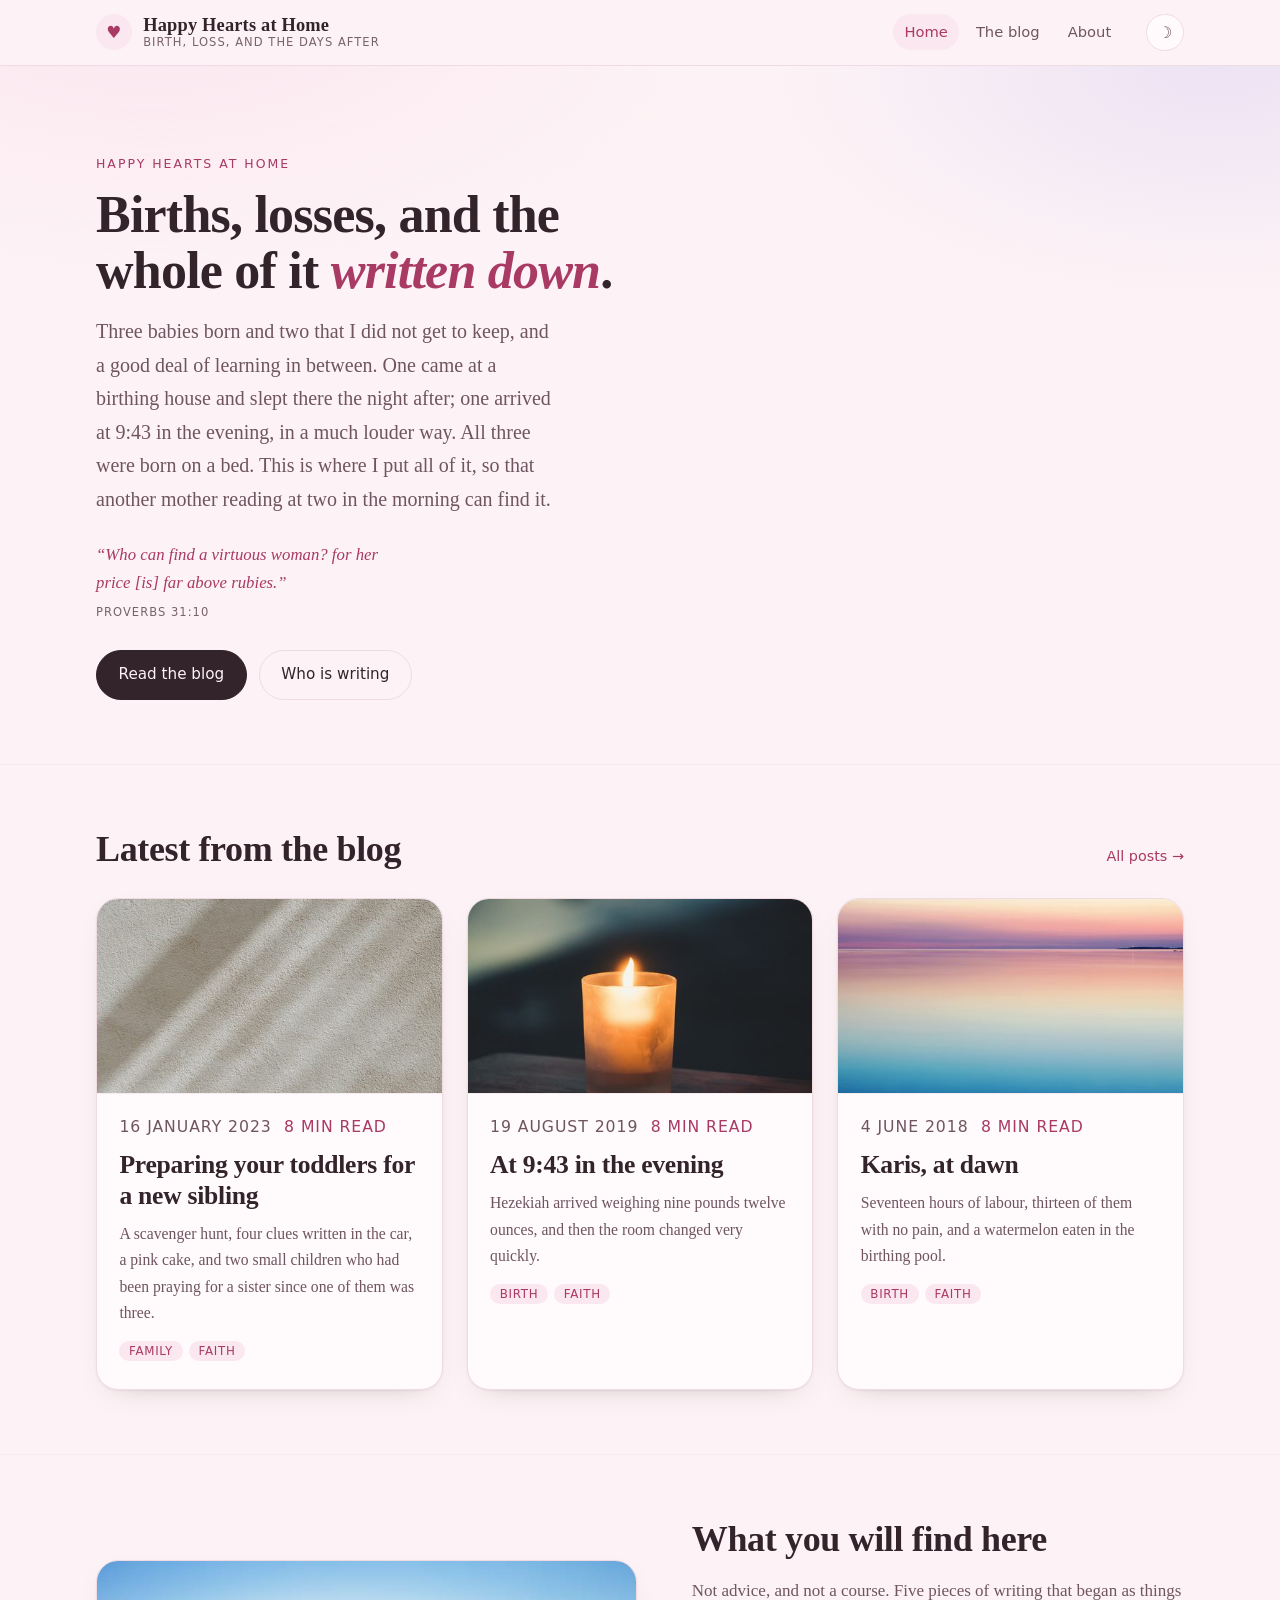
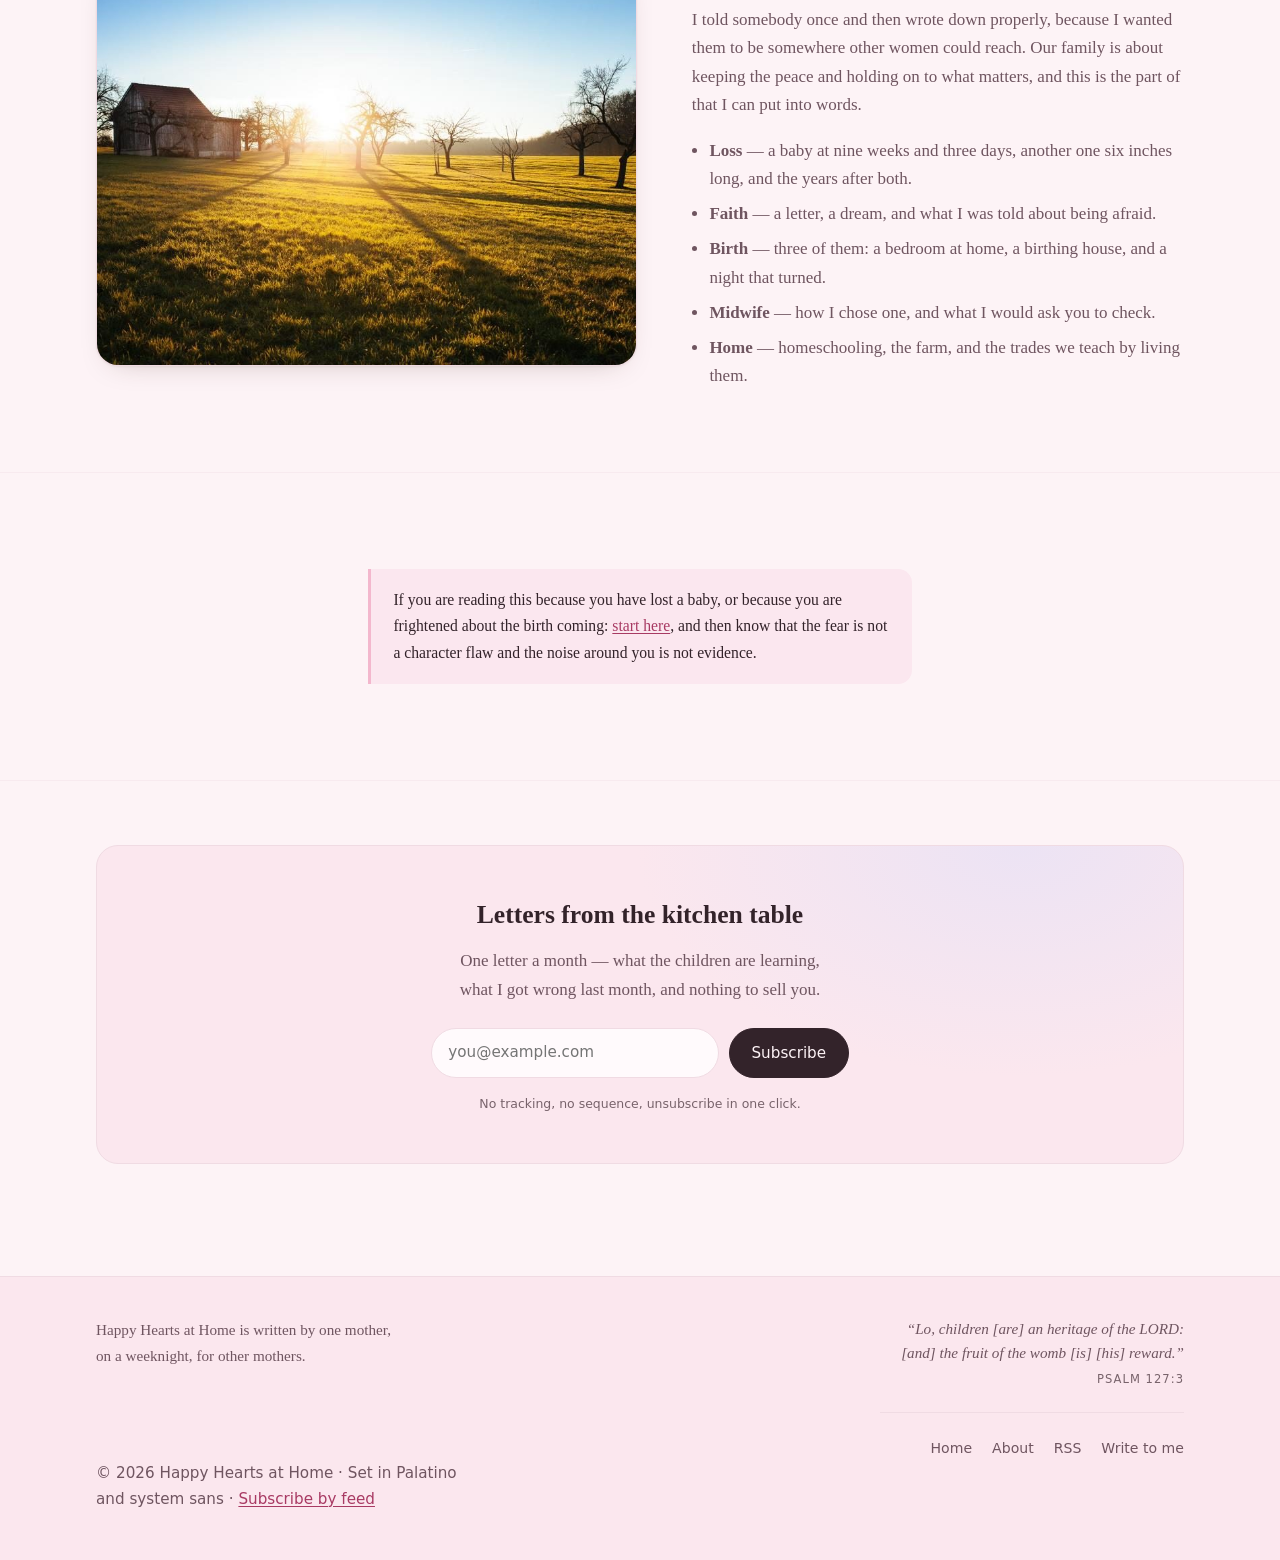
==== index.html @ be441d80 "Correct the front page: no water birth It said one child "came in the pool at a birthing house". She" ====
<!DOCTYPE html>
<html lang="en">
<head>
  <meta charset="utf-8">
  <meta name="viewport" content="width=device-width, initial-scale=1">
  <title>Happy Hearts at Home &mdash; birth, loss, and the days after</title>
  <meta name="description" content="Births, losses, and the days after: three babies born, two that I did not get to keep, and what a birth at home and a birth at a birthing house are really like. Written by one mother, from inside it.">
  <link rel="canonical" href="https://happyheartsathome.com/">
  <link rel="icon" href="favicon.svg" type="image/svg+xml">
  <link rel="alternate" type="application/rss+xml" title="Happy Hearts at Home" href="feed.xml">
  <meta property="og:site_name" content="Happy Hearts at Home">
  <meta property="og:type" content="website">
  <meta property="og:url" content="https://happyheartsathome.com/">
  <meta property="og:title" content="Happy Hearts at Home">
  <meta property="og:description" content="Birth, loss, and the days after — written by one mother.">
  <link rel="stylesheet" href="css/style.css">
  <script>
    (function () { try {
      var t = localStorage.getItem("hha-theme");
      if (t === "dark" || t === "light") document.documentElement.setAttribute("data-theme", t);
    } catch (e) {} })();
  </script>
  <script src="js/theme.js" defer></script>
</head>
<body>
  <a class="skip-link" href="#main">Skip to content</a>

  <header class="site-header">
    <div class="wrap header-inner">
      <a class="brand" href="index.html">
        <span class="brand-mark" aria-hidden="true">&#9829;</span>
        <span class="brand-text">
          <span class="brand-name">Happy Hearts at Home</span>
          <span class="brand-tagline">Birth, loss, and the days after</span>
        </span>
      </a>
      <nav class="site-nav" aria-label="Primary">
        <ul>
          <li><a href="index.html" aria-current="page">Home</a></li>
          <li><a href="blog.html">The blog</a></li>
          <li><a href="about.html">About</a></li>
        </ul>
      </nav>
      <button class="theme-toggle" type="button" data-theme-toggle aria-label="Switch to dark mode">&#9789;</button>
    </div>
  </header>

  <main id="main">

    <section class="hero">
      <div class="wrap">
        <p class="eyebrow">Happy Hearts at Home</p>
        <h1>Births, losses, and the whole of it <em>written down</em>.</h1>
        <p class="lead">
          Three babies born and two that I did not get to keep, and a good deal of learning in
          between. One came at a birthing house and slept there the night after; one arrived at
          9:43 in the evening, in a much louder way. All three were born on a bed. This is where
          I put all of it, so that another mother reading at two in the morning can find it.
        </p>
        <p class="scripture-line">
          &ldquo;Who can find a virtuous woman? for her price [is] far above rubies.&rdquo;
          <cite>Proverbs 31:10</cite>
        </p>
        <div class="hero-actions">
          <a class="btn" href="blog.html">Read the blog</a>
          <a class="btn ghost" href="about.html">Who is writing</a>
        </div>
      </div>
    </section>

    <section class="section">
      <div class="wrap">
        <div class="section-head">
          <h2>Latest from the blog</h2>
          <a class="more" href="blog.html">All posts &rarr;</a>
        </div>

        <div class="card-grid">

          <article class="post-card" data-tags="family faith">
            <figure class="card-art">
              <img src="images/sibling-card.jpg" srcset="images/sibling-card-600.jpg 480w, images/sibling-card.jpg 960w"
                   sizes="(max-width: 40rem) 92vw, 19rem" width="960" height="540"
                   alt="Light and shadow falling across a textured surface in warm neutral tones."
                   loading="lazy" decoding="async">
            </figure>
            <div class="card-body">
              <p class="meta"><time datetime="2023-01-16">16 January 2023</time> <span class="cat">8 min read</span></p>
              <h3><a href="posts/preparing-for-a-new-sibling.html">Preparing your toddlers for a new sibling</a></h3>
              <p>A scavenger hunt, four clues written in the car, a pink cake, and two small children who had been praying for a sister since one of them was three.</p>
              <ul class="tags">
                <li><a href="blog.html">Family</a></li>
                <li><a href="blog.html">Faith</a></li>
              </ul>
            </div>
          </article>

          <article class="post-card" data-tags="birth faith">
            <figure class="card-art">
              <img src="images/card-evening.jpg" srcset="images/card-evening-600.jpg 480w, images/card-evening.jpg 960w"
                   sizes="(max-width: 40rem) 92vw, 19rem" width="960" height="540"
                   alt="A single lit candle against a dark background." loading="lazy" decoding="async">
            </figure>
            <div class="card-body">
              <p class="meta"><time datetime="2019-08-19">19 August 2019</time> <span class="cat">8 min read</span></p>
              <h3><a href="posts/at-9-43-in-the-evening.html">At 9:43 in the evening</a></h3>
              <p>Hezekiah arrived weighing nine pounds twelve ounces, and then the room changed very quickly.</p>
              <ul class="tags">
                <li><a href="blog.html">Birth</a></li>
                <li><a href="blog.html">Faith</a></li>
              </ul>
            </div>
          </article>

          <article class="post-card" data-tags="birth faith">
            <figure class="card-art">
              <img src="images/card-water.jpg" srcset="images/card-water-600.jpg 480w, images/card-water.jpg 960w"
                   sizes="(max-width: 40rem) 92vw, 19rem" width="960" height="540"
                   alt="Flat sea under a sky banded pink and blue." loading="lazy" decoding="async">
            </figure>
            <div class="card-body">
              <p class="meta"><time datetime="2018-06-04">4 June 2018</time> <span class="cat">8 min read</span></p>
              <h3><a href="posts/karis-at-dawn.html">Karis, at dawn</a></h3>
              <p>Seventeen hours of labour, thirteen of them with no pain, and a watermelon eaten in the birthing pool.</p>
              <ul class="tags">
                <li><a href="blog.html">Birth</a></li>
                <li><a href="blog.html">Faith</a></li>
              </ul>
            </div>
          </article>

        </div>
      </div>
    </section>

    <section class="section">
      <div class="wrap feature">
        <figure class="feature-art">
          <img src="images/hero-farm-tall.jpg" srcset="images/hero-farm-tall.jpg 800w"
               width="800" height="600"
               alt="Low sun over a pasture at sunrise, with a red barn and bare trees on the horizon."
               decoding="async">
        </figure>
        <div>
          <h2>What you will find here</h2>
          <p>
            Not advice, and not a course. Five pieces of writing that began as things I told
            somebody once and then wrote down properly, because I wanted them to be somewhere
            other women could reach. Our family is about keeping the peace and holding on to
            what matters, and this is the part of that I can put into words.
          </p>
          <ul>
            <li><strong>Loss</strong> &mdash; a baby at nine weeks and three days, another one six inches long, and the years after both.</li>
            <li><strong>Faith</strong> &mdash; a letter, a dream, and what I was told about being afraid.</li>
            <li><strong>Birth</strong> &mdash; three of them: a bedroom at home, a birthing house, and a night that turned.</li>
            <li><strong>Midwife</strong> &mdash; how I chose one, and what I would ask you to check.</li>
            <li><strong>Home</strong> &mdash; homeschooling, the farm, and the trades we teach by living them.</li>
          </ul>
        </div>
      </div>
    </section>

    <section class="section">
      <div class="wrap prose">
        <div class="note">
          <p>
            If you are reading this because you have lost a baby, or because you are frightened
            about the birth coming: <a href="posts/nine-weeks-and-three-days.html">start here</a>,
            and then know that the fear is not a character flaw and the noise around you is not
            evidence.
          </p>
        </div>
      </div>
    </section>

    <section class="section">
      <div class="wrap">
        <div class="signup">
          <h2>Letters from the kitchen table</h2>
          <p>One letter a month &mdash; what the children are learning, what I got wrong last month, and nothing to sell you.</p>
          <form action="#" method="post">
            <label class="visually-hidden" for="email">Email address</label>
            <input id="email" name="email" type="email" autocomplete="email" placeholder="you@example.com" required>
            <button class="btn" type="submit">Subscribe</button>
          </form>
          <small>No tracking, no sequence, unsubscribe in one click.</small>
        </div>
      </div>
    </section>

  </main>

  <footer class="site-footer">
    <div class="wrap">
      <div class="footer-inner">
        <div class="footer-about">
          <p>Happy Hearts at Home is written by one mother, on a weeknight, for other mothers.</p>
        </div>
        <div class="footer-right">
          <p class="footer-verse">&ldquo;Lo, children [are] an heritage of the LORD: [and] the fruit of the womb [is] [his] reward.&rdquo;
            <cite>Psalm 127:3</cite></p>
          <nav class="footer-links" aria-label="Footer">
            <a href="index.html">Home</a>
            <a href="about.html">About</a>
            <a href="feed.xml">RSS</a>
            <a href="mailto:olivia@happyheartsathome.com">Write to me</a>
          </nav>
        </div>
      </div>

      <p class="colophon">&copy; 2026 Happy Hearts at Home &middot; Set in Palatino and system sans &middot; <a href="feed.xml">Subscribe by feed</a></p>
    </div>
  </footer>

</body>
</html>
---- css/style.css ----
/* Happy Hearts at Home — stylesheet
   Two themes, one set of tokens. Every colour in the site comes from here. */

:root {
  --paper:      #fdf3f6;
  --paper-2:    #fbe7ee;
  --card:       #fffafc;
  --ink:        #33232a;
  --ink-soft:   #6f5560;
  --ink-faint:  #78636b;
  --line:       #f0dbe3;
  --line-soft:  #f8eaef;
  --rose:       #f3b7cd;
  --rose-deep:  #a83a63;
  --rose-wash:  #fbe7ef;
  --lilac:      #ece3f4;
  --sage:       #6f8b74;
  --sage-wash:  #edf2ee;
  --gold:       #c2914a;

  --serif: "Iowan Old Style", "Palatino Linotype", Palatino, Georgia, "Times New Roman", serif;
  --sans: ui-sans-serif, system-ui, -apple-system, "Segoe UI", Roboto, "Helvetica Neue", Arial, sans-serif;

  --step-0: clamp(1rem, 0.97rem + 0.15vw, 1.0625rem);
  --step-1: clamp(1.125rem, 1.06rem + 0.33vw, 1.25rem);
  --step-2: clamp(1.3rem, 1.18rem + 0.6vw, 1.6rem);
  --step-3: clamp(1.6rem, 1.37rem + 1.15vw, 2.25rem);
  --step-4: clamp(2.05rem, 1.6rem + 2.25vw, 3.25rem);

  --wrap: 68rem;
  --measure: 34rem;
  --radius: 14px;
  --radius-lg: 22px;
  --shadow: 0 1px 2px rgba(64, 40, 25, 0.05), 0 10px 30px -18px rgba(64, 40, 25, 0.35);
  --ease: cubic-bezier(0.2, 0.7, 0.3, 1);
}

[data-theme="dark"] {
  --paper:      #1d161a;
  --paper-2:    #241b20;
  --card:       #221a1f;
  --ink:        #f7eef2;
  --ink-soft:   #d3bcc4;
  --ink-faint:  #b59da6;
  --line:       #40303a;
  --line-soft:  #332630;
  --rose:       #f0a9c4;
  --rose-deep:  #f7bfd3;
  --rose-wash:  #2f2129;
  --lilac:      #2a2130;
  --sage:       #a9c0ad;
  --sage-wash:  #212723;
  --gold:       #e0b678;
  --shadow: 0 1px 2px rgba(0, 0, 0, 0.3), 0 12px 32px -20px rgba(0, 0, 0, 0.8);
}

*,
*::before,
*::after { box-sizing: border-box; }

html { -webkit-text-size-adjust: 100%; }

body {
  margin: 0;
  background: var(--paper);
  color: var(--ink);
  font-family: var(--serif);
  font-size: var(--step-0);
  line-height: 1.68;
  text-rendering: optimizeLegibility;
  -webkit-font-smoothing: antialiased;
}

img, svg { max-width: 100%; }
img { height: auto; display: block; }

a { color: var(--rose-deep); text-decoration-thickness: 1px; text-underline-offset: 2px; }
a:hover { color: var(--rose-deep); text-decoration-thickness: 2px; }

:focus-visible {
  outline: 2px solid var(--rose);
  outline-offset: 3px;
  border-radius: 3px;
}

.visually-hidden {
  position: absolute;
  width: 1px;
  height: 1px;
  margin: -1px;
  padding: 0;
  overflow: hidden;
  clip-path: inset(50%);
  white-space: nowrap;
  border: 0;
}

.wrap { width: min(100% - 2.5rem, var(--wrap)); margin-inline: auto; }
.prose { max-width: var(--measure); margin-inline: auto; }

.skip-link {
  position: absolute;
  left: -9999px;
  top: 0;
  background: var(--ink);
  color: var(--paper);
  padding: 0.7rem 1.1rem;
  z-index: 50;
}
.skip-link:focus { left: 1rem; top: 1rem; }

/* ---------- dark-mode artwork tint ---------- */

/* The card, feature and post art are painted in light, paper-toned gradients. Left alone
   they glow against the dark theme, so they are knocked back rather than repainted. */
[data-theme="dark"] .card-art svg,
[data-theme="dark"] .post-art svg { filter: brightness(0.78) saturate(0.8) contrast(0.95); }
/* Photographs are left alone on purpose — they are already balanced for both themes, and
   the tint that flattens the flat vector art turns a real photo muddy. */

/* ---------- header ---------- */

.site-header {
  border-bottom: 1px solid var(--line);
  background: color-mix(in srgb, var(--paper) 88%, transparent);
  backdrop-filter: saturate(1.4) blur(8px);
  position: sticky;
  top: 0;
  z-index: 20;
}

.header-inner {
  display: flex;
  align-items: center;
  gap: 1rem 1.5rem;
  flex-wrap: wrap;
  padding-block: 0.85rem;
}

.brand {
  display: inline-flex;
  align-items: center;
  gap: 0.7rem;
  text-decoration: none;
  color: inherit;
  margin-right: auto;
}

.brand-mark {
  display: grid;
  place-items: center;
  width: 2.25rem;
  height: 2.25rem;
  border-radius: 50%;
  background: var(--rose-wash);
  color: var(--rose-deep);
  font-family: var(--sans);
  font-size: 1.05rem;
  flex: none;
}

.brand-text { display: flex; flex-direction: column; line-height: 1.15; }
.brand-name { font-size: 1.15rem; font-weight: 600; letter-spacing: 0.01em; }
.brand-tagline {
  font-family: var(--sans);
  font-size: 0.72rem;
  letter-spacing: 0.09em;
  text-transform: uppercase;
  color: var(--ink-faint);
}

.site-nav ul {
  display: flex;
  gap: 0.35rem;
  list-style: none;
  margin: 0;
  padding: 0;
  flex-wrap: wrap;
}

.site-nav a {
  display: block;
  padding: 0.35rem 0.7rem;
  border-radius: 999px;
  font-family: var(--sans);
  font-size: 0.92rem;
  color: var(--ink-soft);
  text-decoration: none;
}
.site-nav a:hover { background: var(--paper-2); color: var(--ink); }
.site-nav a[aria-current="page"] { color: var(--rose-deep); background: var(--rose-wash); }

.theme-toggle {
  flex: none;
  width: 2.35rem;
  height: 2.35rem;
  display: grid;
  place-items: center;
  border: 1px solid var(--line);
  border-radius: 50%;
  background: var(--card);
  color: var(--ink-soft);
  cursor: pointer;
  font-size: 1rem;
  transition: color 0.2s var(--ease), border-color 0.2s var(--ease);
}
.theme-toggle:hover { color: var(--rose-deep); border-color: var(--rose); }

/* ---------- hero ---------- */

.hero {
  padding-block: clamp(3rem, 2rem + 5vw, 5.5rem) clamp(2.5rem, 2rem + 3vw, 4rem);
  background:
    radial-gradient(60rem 30rem at 12% -10%, var(--rose-wash), transparent 60%),
    radial-gradient(50rem 26rem at 95% 0%, var(--lilac), transparent 55%);
  border-bottom: 1px solid var(--line-soft);
}

.hero .eyebrow,
.page-head .eyebrow {
  font-family: var(--sans);
  font-size: 0.78rem;
  letter-spacing: 0.16em;
  text-transform: uppercase;
  color: var(--rose-deep);
  margin: 0 0 0.75rem;
}

.hero h1,
.page-head h1 {
  font-size: var(--step-4);
  line-height: 1.08;
  letter-spacing: -0.015em;
  margin: 0 0 1rem;
  max-width: 22ch;
}
.hero h1 em { font-style: italic; color: var(--rose-deep); }

.hero .lead,
.page-head .lead {
  font-size: var(--step-1);
  color: var(--ink-soft);
  max-width: 46ch;
  margin: 0;
}

.scripture-line {
  font-family: var(--serif);
  font-style: italic;
  color: var(--rose-deep);
  margin: 1.5rem 0 0;
  max-width: 34ch;
  font-size: 1.05rem;
}
.scripture-line cite {
  display: block;
  margin-top: 0.35rem;
  font-family: var(--sans);
  font-size: 0.72rem;
  font-style: normal;
  letter-spacing: 0.09em;
  text-transform: uppercase;
  color: var(--ink-faint);
}

.hero-actions {
  display: flex;
  gap: 0.75rem;
  flex-wrap: wrap;
  margin-top: 1.75rem;
}

.page-head {
  padding-block: clamp(2.5rem, 2rem + 3vw, 4rem) clamp(1.5rem, 1rem + 2vw, 2.5rem);
}

.btn {
  display: inline-block;
  padding: 0.7rem 1.35rem;
  border-radius: 999px;
  border: 1px solid var(--ink);
  background: var(--ink);
  color: var(--paper);
  font-family: var(--sans);
  font-size: 0.95rem;
  text-decoration: none;
  transition: transform 0.18s var(--ease), background 0.18s var(--ease), color 0.18s var(--ease);
}
.btn:hover { transform: translateY(-1px); color: var(--paper); background: var(--rose-deep); border-color: var(--rose-deep); }
.btn.ghost { background: transparent; color: var(--ink); border-color: var(--line); }
.btn.ghost:hover { background: var(--paper-2); color: var(--ink); border-color: var(--rose); }

/* ---------- sections ---------- */

.section { padding-block: clamp(2.5rem, 2rem + 3vw, 4rem); }
.section + .section { border-top: 1px solid var(--line-soft); }

.section-head {
  display: flex;
  align-items: baseline;
  justify-content: space-between;
  gap: 1rem;
  flex-wrap: wrap;
  margin-bottom: 1.75rem;
}
.section-head h2 { font-size: var(--step-3); line-height: 1.15; margin: 0; letter-spacing: -0.01em; }
.section-head .more { font-family: var(--sans); font-size: 0.9rem; text-decoration: none; }

/* ---------- cards ---------- */

.card-grid {
  display: grid;
  gap: 1.5rem;
  grid-template-columns: repeat(auto-fit, minmax(min(100%, 19rem), 1fr));
}

.post-card {
  display: flex;
  flex-direction: column;
  background: var(--card);
  border: 1px solid var(--line);
  border-radius: var(--radius-lg);
  overflow: hidden;
  box-shadow: var(--shadow);
  transition: transform 0.22s var(--ease), border-color 0.22s var(--ease);
}
.post-card:hover { transform: translateY(-3px); border-color: var(--rose); }

.card-art {
  margin: 0;
  aspect-ratio: 16 / 9;
  background: var(--paper-2);
  border-bottom: 1px solid var(--line-soft);
}
.card-art svg { width: 100%; height: 100%; display: block; }
/* Cards hold photographs now, cropped to 16:9 on disk, so the aspect ratio on the
   container and the height:auto below agree. */
.card-art img { width: 100%; height: auto; display: block; }

.card-body { padding: 1.25rem 1.4rem 1.5rem; display: flex; flex-direction: column; gap: 0.6rem; flex: 1; }
.card-body h3 { font-size: var(--step-2); line-height: 1.2; margin: 0; letter-spacing: -0.01em; }
.card-body h3 a { color: inherit; text-decoration: none; }
.card-body h3 a:hover { color: var(--rose-deep); }
.card-body p { margin: 0; color: var(--ink-soft); font-size: 0.98rem; }
.card-body .more-link { margin-top: auto; padding-top: 0.35rem; font-family: var(--sans); font-size: 0.9rem; }

/* One line where it fits, wrapping at a space where it does not — hence no flex here:
   as flex items the date and the category became separate unbreakable boxes and wrapped
   into an ugly two-line stack. */
.meta {
  font-family: var(--sans);
  font-size: 0.72rem;
  letter-spacing: 0.06em;
  text-transform: uppercase;
  color: var(--ink-faint);
  margin: 0;
}
.meta time { color: inherit; white-space: nowrap; }
.meta .cat { color: var(--rose-deep); margin-left: 0.4rem; }

.tags { display: flex; flex-wrap: wrap; gap: 0.4rem; list-style: none; margin: 0; padding: 0; }
.tags a {
  font-family: var(--sans);
  font-size: 0.74rem;
  letter-spacing: 0.06em;
  text-transform: uppercase;
  color: var(--rose-deep);
  background: var(--rose-wash);
  border-radius: 999px;
  padding: 0.2rem 0.6rem;
  text-decoration: none;
}
.tags a:hover { color: var(--paper); background: var(--rose-deep); }

/* ---------- feature strip ---------- */

.feature {
  display: grid;
  gap: clamp(1.5rem, 1rem + 3vw, 3.5rem);
  grid-template-columns: 1fr;
  align-items: center;
}
@media (min-width: 52rem) { .feature { grid-template-columns: 1.1fr 1fr; } }

.feature-art {
  margin: 0;
  border-radius: var(--radius-lg);
  overflow: hidden;
  border: 1px solid var(--line);
  box-shadow: var(--shadow);
  aspect-ratio: 4 / 3;
  background: var(--paper-2);
}
.feature-art svg { width: 100%; height: 100%; display: block; }
.feature-art img { width: 100%; height: auto; display: block; }

.feature h2 { font-size: var(--step-3); line-height: 1.15; margin: 0 0 0.9rem; letter-spacing: -0.01em; }
.feature p { color: var(--ink-soft); }
.feature ul { color: var(--ink-soft); padding-left: 1.1rem; }
.feature li { margin-bottom: 0.4rem; }

/* ---------- note / aside ---------- */

.note {
  background: var(--rose-wash);
  border-left: 3px solid var(--rose);
  border-radius: 0 var(--radius) var(--radius) 0;
  padding: 1.15rem 1.4rem;
  margin: 2rem 0;
  font-size: 0.98rem;
}
.note p { margin: 0; }
.note p + p { margin-top: 0.6rem; }

/* ---------- safety note (editorial, not the author's voice) ---------- */

/* Sage rather than rose on purpose: this is the site's own voice, not hers, so it must not
   read as part of the testimony. */
.safety {
  background: var(--sage-wash);
  border: 1px solid color-mix(in srgb, var(--sage) 40%, transparent);
  border-left: 3px solid var(--sage);
  border-radius: 0 var(--radius) var(--radius) 0;
  padding: 1.15rem 1.4rem;
  margin: 2rem 0;
  font-family: var(--sans);
  font-size: 0.9rem;
  line-height: 1.6;
  color: var(--ink-soft);
}
.safety p { margin: 0; }
.safety strong { color: var(--ink); }

/* ---------- post ---------- */

.post { padding-block: clamp(2rem, 1.5rem + 3vw, 3.5rem); }

.post-head { margin-bottom: 2.5rem; }
.post-head h1 {
  font-size: var(--step-3);
  line-height: 1.12;
  letter-spacing: -0.015em;
  margin: 0.6rem 0 1rem;
  max-width: 26ch;
}
.post-head .standfirst {
  font-size: var(--step-1);
  color: var(--ink-soft);
  margin: 0;
  max-width: 42ch;
}

.post-art {
  margin: 0 0 2.5rem;
  border-radius: var(--radius-lg);
  overflow: hidden;
  border: 1px solid var(--line);
  margin-bottom: 2.5rem;
  aspect-ratio: 21 / 9;
  background: var(--paper-2);
}
/* Belt and braces: a <figure> defaults to `margin: 1em 40px` in every browser, and the
   artwork containers were <div> until they started holding photographs. */
.post-art svg { width: 100%; height: 100%; display: block; }
/* The photographs are cropped to the same ratio on disk, so no object-fit is needed and
   the `height: auto` below is load-bearing: without it the width/height attributes win
   over the container ratio and the banner letterboxes. */
.post-art img { width: 100%; height: auto; display: block; }
.about-photo {
  margin: 0 0 1.5rem;
  border-radius: var(--radius-lg);
  overflow: hidden;
  border: 1px solid var(--line);
  box-shadow: var(--shadow);
}
.about-photo img { width: 100%; height: auto; display: block; }

.prose > * + * { margin-top: 1.15rem; }
.prose h2 {
  font-size: var(--step-2);
  line-height: 1.2;
  margin-top: 2.6rem;
  margin-bottom: -0.35rem;
  letter-spacing: -0.01em;
}
.prose h3 { font-size: var(--step-1); margin-top: 2rem; margin-bottom: -0.5rem; }
.prose ul, .prose ol { padding-left: 1.35rem; }
.prose li + li { margin-top: 0.5rem; }
.prose blockquote {
  margin: 2.25rem 0;
  padding: 0 0 0 1.35rem;
  border-left: 2px solid var(--line);
  font-size: var(--step-1);
  font-style: italic;
  color: var(--ink-soft);
}
.prose blockquote cite {
  display: block;
  margin-top: 0.6rem;
  text-align: right;
  font-family: var(--sans);
  font-size: 0.78rem;
  font-style: normal;
  letter-spacing: 0.07em;
  text-transform: uppercase;
  color: var(--ink-faint);
}
/* A citation inside a paragraph (rather than under a quotation) sits on its own line. */
.prose p cite {
  display: block;
  margin-top: 0.3rem;
  font-family: var(--sans);
  font-size: 0.78rem;
  font-style: normal;
  letter-spacing: 0.07em;
  text-transform: uppercase;
  color: var(--ink-faint);
}

.prose hr { border: 0; border-top: 1px solid var(--line); margin: 2.5rem auto; width: 4rem; }

.pull {
  margin: 2.5rem auto;
  padding: 1.5rem 0;
  border-top: 2px solid var(--rose);
  border-bottom: 1px solid var(--line);
  font-size: var(--step-2);
  line-height: 1.3;
  font-style: italic;
  color: var(--rose-deep);
  text-align: center;
  text-wrap: balance;
}

.byline {
  display: flex;
  align-items: center;
  gap: 0.85rem;
  padding-block: 1rem;
  border-block: 1px solid var(--line-soft);
  margin-bottom: 2.5rem;
}
.byline .avatar {
  width: 2.75rem;
  height: 2.75rem;
  border-radius: 50%;
  background: var(--rose-wash);
  color: var(--rose-deep);
  display: grid;
  place-items: center;
  font-family: var(--sans);
  font-size: 0.95rem;
  flex: none;
}
.byline-text { font-family: var(--sans); font-size: 0.85rem; color: var(--ink-faint); line-height: 1.5; }
.byline-text strong { color: var(--ink); font-weight: 600; display: block; }

.post-foot {
  margin-top: 3.5rem;
  padding-top: 1.75rem;
  border-top: 1px solid var(--line);
}

.post-nav {
  display: grid;
  gap: 1rem;
  margin-top: 2.5rem;
  grid-template-columns: 1fr;
}
@media (min-width: 40rem) { .post-nav { grid-template-columns: 1fr 1fr; } }
.post-nav a {
  border: 1px solid var(--line);
  border-radius: var(--radius);
  padding: 1rem 1.15rem;
  text-decoration: none;
  color: var(--ink);
  background: var(--card);
}
.post-nav a:hover { border-color: var(--rose); }
.post-nav .dir { font-family: var(--sans); font-size: 0.74rem; letter-spacing: 0.09em; text-transform: uppercase; color: var(--ink-faint); display: block; }
.post-nav .to { font-size: var(--step-1); display: block; margin-top: 0.25rem; }
.post-nav .next { text-align: right; }

/* ---------- filter chips (blog index) ---------- */

.filter {
  display: flex;
  align-items: baseline;
  gap: 0.75rem;
  flex-wrap: wrap;
  margin-bottom: 1.5rem;
}
.filter-label {
  font-family: var(--sans);
  font-size: 0.74rem;
  letter-spacing: 0.09em;
  text-transform: uppercase;
  color: var(--ink-faint);
}
.filter-list { display: flex; gap: 0.4rem; flex-wrap: wrap; list-style: none; margin: 0; padding: 0; }
.chip {
  font: inherit;
  font-family: var(--sans);
  font-size: 0.85rem;
  padding: 0.35rem 0.85rem;
  border-radius: 999px;
  border: 1px solid var(--line);
  background: var(--card);
  color: var(--ink-soft);
  cursor: pointer;
  transition: color 0.18s var(--ease), background 0.18s var(--ease), border-color 0.18s var(--ease);
}
.chip:hover { border-color: var(--rose); color: var(--rose-deep); }
.chip.is-active { background: var(--ink); border-color: var(--ink); color: var(--paper); }
.filter-status {
  font-family: var(--sans);
  font-size: 0.82rem;
  color: var(--ink-faint);
  margin: 0 0 1.25rem;
  min-height: 1.2em;
}
.post-card[hidden] { display: none; }

/* ---------- newsletter ---------- */

.signup {
  background:
    radial-gradient(40rem 24rem at 85% 0%, var(--lilac), transparent 60%),
    var(--paper-2);
  border-radius: var(--radius-lg);
  border: 1px solid var(--line);
  padding: clamp(1.75rem, 1.25rem + 2.5vw, 3rem);
  text-align: center;
}
.signup h2 { font-size: var(--step-2); margin: 0 0 0.6rem; }
.signup p { color: var(--ink-soft); max-width: 44ch; margin: 0 auto; }
.signup form {
  display: flex;
  gap: 0.6rem;
  flex-wrap: wrap;
  justify-content: center;
  margin-top: 1.5rem;
}
.signup input[type="email"] {
  font: inherit;
  font-family: var(--sans);
  font-size: 0.95rem;
  padding: 0.7rem 1rem;
  border-radius: 999px;
  border: 1px solid var(--line);
  background: var(--card);
  color: var(--ink);
  min-width: min(100%, 18rem);
}
.signup small { display: block; color: var(--ink-faint); font-family: var(--sans); font-size: 0.78rem; margin-top: 1rem; }

/* ---------- about ---------- */

.about-grid { display: grid; gap: clamp(1.5rem, 1rem + 3vw, 3.5rem); grid-template-columns: 1fr; }
@media (min-width: 52rem) { .about-grid { grid-template-columns: 1.25fr 1fr; } }

.facts { list-style: none; margin: 0; padding: 0; }
.facts li {
  display: flex;
  gap: 0.9rem;
  padding: 0.9rem 0;
  border-bottom: 1px solid var(--line-soft);
  align-items: baseline;
}
.facts b { font-family: var(--sans); font-size: 0.75rem; letter-spacing: 0.09em; text-transform: uppercase; color: var(--rose-deep); flex: none; width: 7.5rem; }

/* ---------- 404 ---------- */

.notfound { padding-block: clamp(3rem, 2rem + 6vw, 7rem); text-align: center; }
.notfound h1 { font-size: var(--step-4); margin: 0 0 0.75rem; letter-spacing: -0.02em; }
.notfound p { color: var(--ink-soft); max-width: 40ch; margin: 0 auto 1.75rem; }

/* ---------- footer ---------- */

.site-footer {
  border-top: 1px solid var(--line);
  margin-top: 3rem;
  padding-block: 2.5rem 3rem;
  background: var(--paper-2);
}
.footer-inner {
  display: flex;
  gap: 1.75rem 3rem;
  flex-wrap: wrap;
  align-items: flex-start;
  justify-content: space-between;
}
.site-footer p { margin: 0; color: var(--ink-soft); font-size: 0.95rem; max-width: 40ch; }
.footer-about { flex: 1 1 22rem; }
/* The verse sits on the right of the footer, above the links, and is set to the same
   right edge as the links so the two read as one column. */
.footer-right {
  flex: 0 1 34rem;
  display: flex;
  flex-direction: column;
  align-items: flex-end;
  gap: 1.5rem;
  text-align: right;
}
.footer-links { display: flex; gap: 1.25rem; flex-wrap: wrap; font-family: var(--sans); font-size: 0.88rem; }
.footer-links a { color: var(--ink-soft); text-decoration: none; }
.footer-links a:hover { color: var(--rose-deep); text-decoration: underline; }
.colophon { font-family: var(--sans); font-size: 0.78rem; color: var(--ink-faint); margin-top: 2rem; }
@media (max-width: 40rem) {
  .footer-right { flex: 1 1 auto; text-align: left; align-items: flex-start; }
  .footer-verse { text-align: left; }
}

/* One verse per page, and no page repeats another. See the table in AGENTS.md — a new
   page needs a new verse, and the list of used ones is there so nobody has to grep. */
.footer-verse {
  max-width: 46ch;
  margin: 0;
  padding: 0 0 1.5rem;
  border-bottom: 1px solid var(--line);
  text-align: right;
  font-style: italic;
  font-size: 0.95rem;
  line-height: 1.55;
  color: var(--ink-soft);
}
.footer-verse cite {
  display: block;
  margin-top: 0.4rem;
  font-family: var(--sans);
  font-size: 0.72rem;
  font-style: normal;
  letter-spacing: 0.09em;
  text-transform: uppercase;
  color: var(--ink-faint);
}

@media (prefers-reduced-motion: reduce) {
  * { animation-duration: 0.01ms !important; transition-duration: 0.01ms !important; }
}

@media print {
  .site-header, .site-footer, .signup, .post-nav, .skip-link { display: none; }
  body { background: #fff; color: #000; }
}
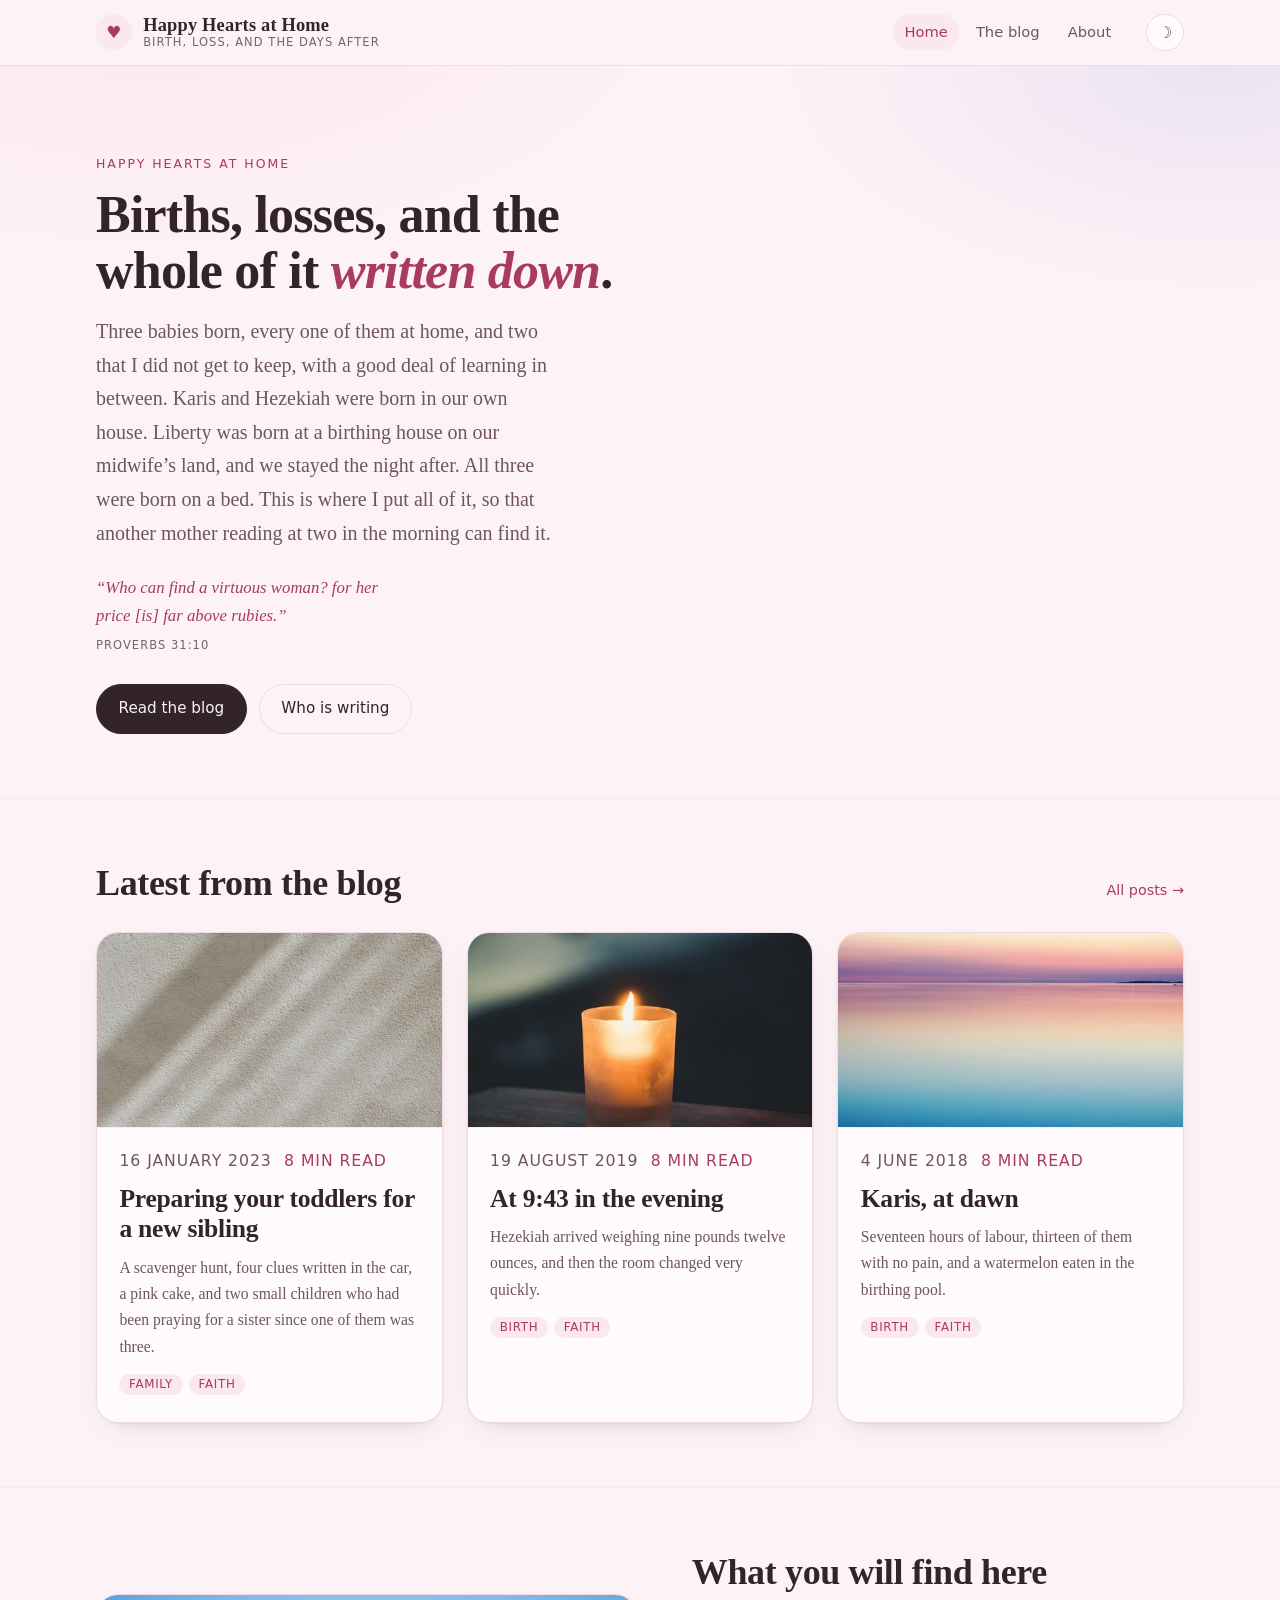
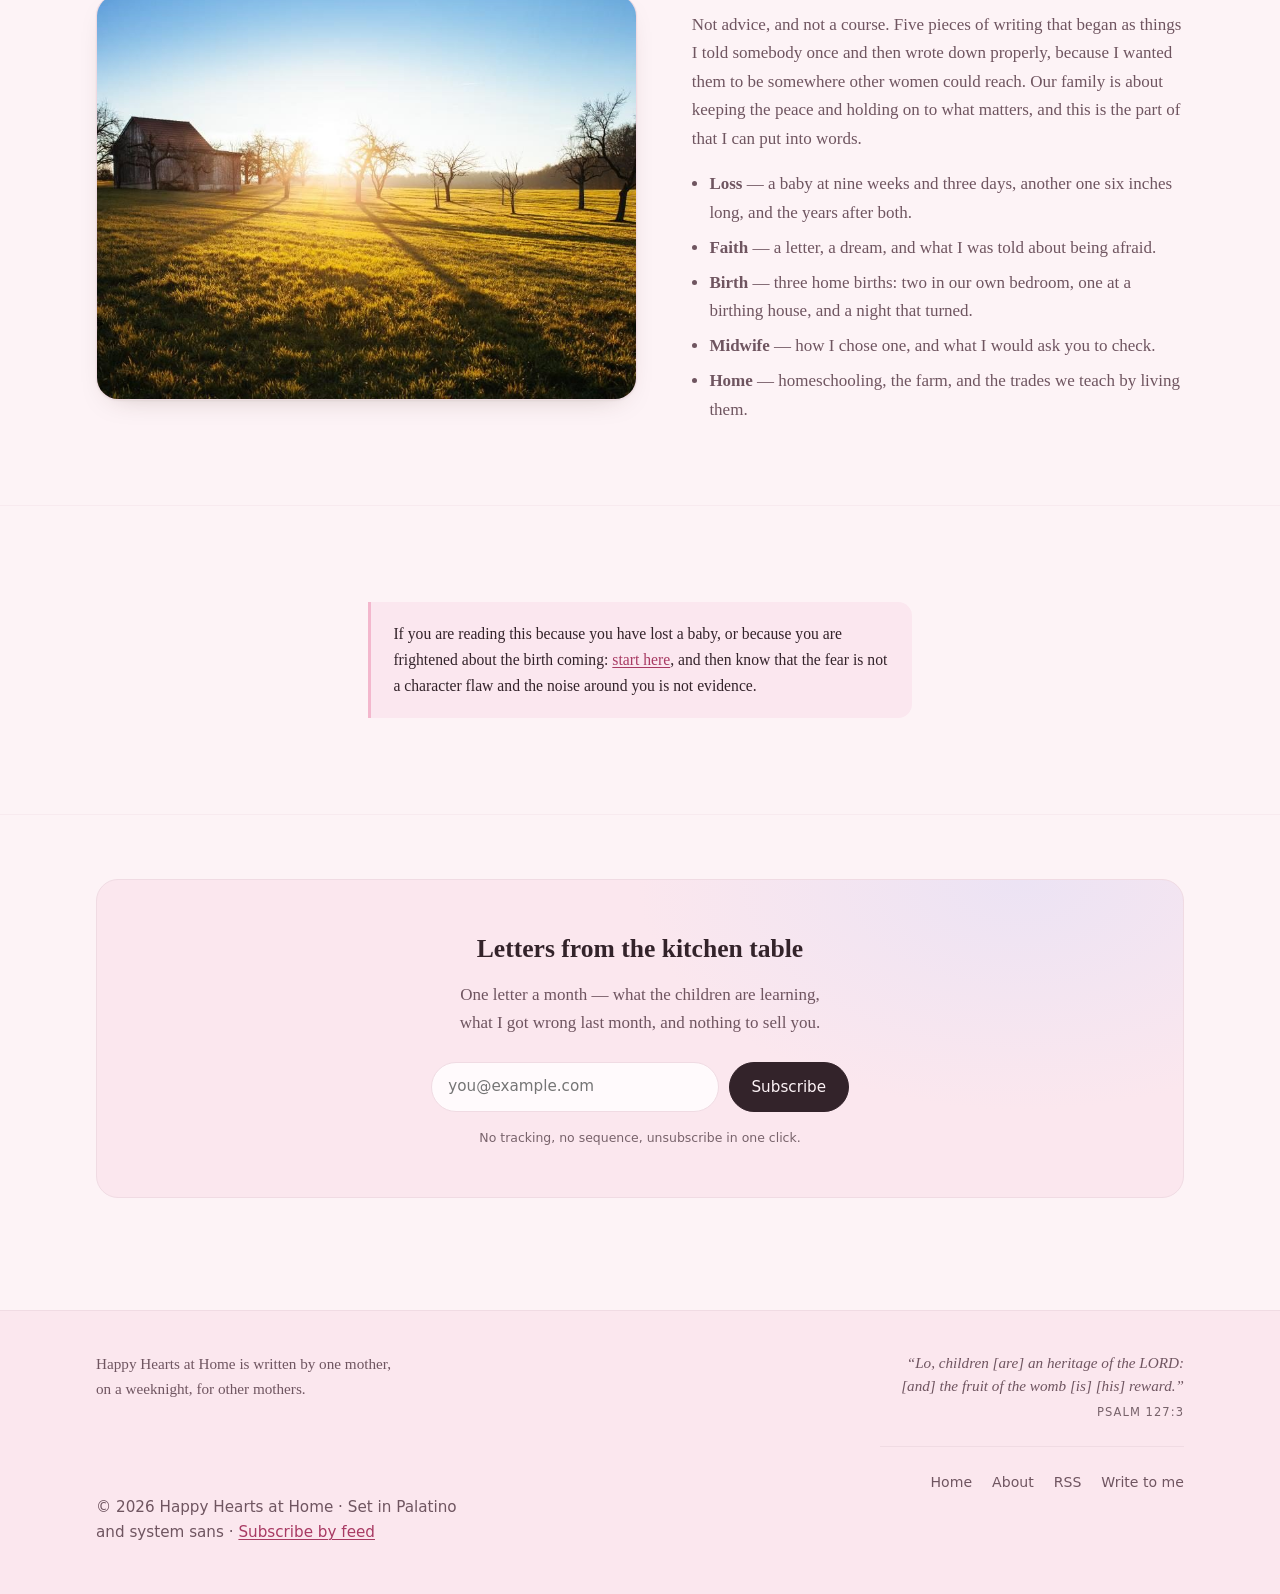
==== commit 60ca65e4: "Make the home-birth point explicit The intro said "one came at a birthing house", which reads as a b" ====
--- a/index.html
+++ b/index.html
@@ -4,7 +4,7 @@
   <meta charset="utf-8">
   <meta name="viewport" content="width=device-width, initial-scale=1">
   <title>Happy Hearts at Home &mdash; birth, loss, and the days after</title>
-  <meta name="description" content="Births, losses, and the days after: three babies born, two that I did not get to keep, and what a birth at home and a birth at a birthing house are really like. Written by one mother, from inside it.">
+  <meta name="description" content="Births, losses, and the days after: three babies born, all at home, two that I did not get to keep, and what a home birth is really like. Written by one mother, from inside it.">
   <link rel="canonical" href="https://happyheartsathome.com/">
   <link rel="icon" href="favicon.svg" type="image/svg+xml">
   <link rel="alternate" type="application/rss+xml" title="Happy Hearts at Home" href="feed.xml">
@@ -52,10 +52,11 @@
         <p class="eyebrow">Happy Hearts at Home</p>
         <h1>Births, losses, and the whole of it <em>written down</em>.</h1>
         <p class="lead">
-          Three babies born and two that I did not get to keep, and a good deal of learning in
-          between. One came at a birthing house and slept there the night after; one arrived at
-          9:43 in the evening, in a much louder way. All three were born on a bed. This is where
-          I put all of it, so that another mother reading at two in the morning can find it.
+          Three babies born, every one of them at home, and two that I did not get to keep, with
+          a good deal of learning in between. Karis and Hezekiah were born in our own house.
+          Liberty was born at a birthing house on our midwife&rsquo;s land, and we stayed the night
+          after. All three were born on a bed. This is where I put all of it, so that another
+          mother reading at two in the morning can find it.
         </p>
         <p class="scripture-line">
           &ldquo;Who can find a virtuous woman? for her price [is] far above rubies.&rdquo;
@@ -152,7 +153,7 @@
           <ul>
             <li><strong>Loss</strong> &mdash; a baby at nine weeks and three days, another one six inches long, and the years after both.</li>
             <li><strong>Faith</strong> &mdash; a letter, a dream, and what I was told about being afraid.</li>
-            <li><strong>Birth</strong> &mdash; three of them: a bedroom at home, a birthing house, and a night that turned.</li>
+            <li><strong>Birth</strong> &mdash; three home births: two in our own bedroom, one at a birthing house, and a night that turned.</li>
             <li><strong>Midwife</strong> &mdash; how I chose one, and what I would ask you to check.</li>
             <li><strong>Home</strong> &mdash; homeschooling, the farm, and the trades we teach by living them.</li>
           </ul>
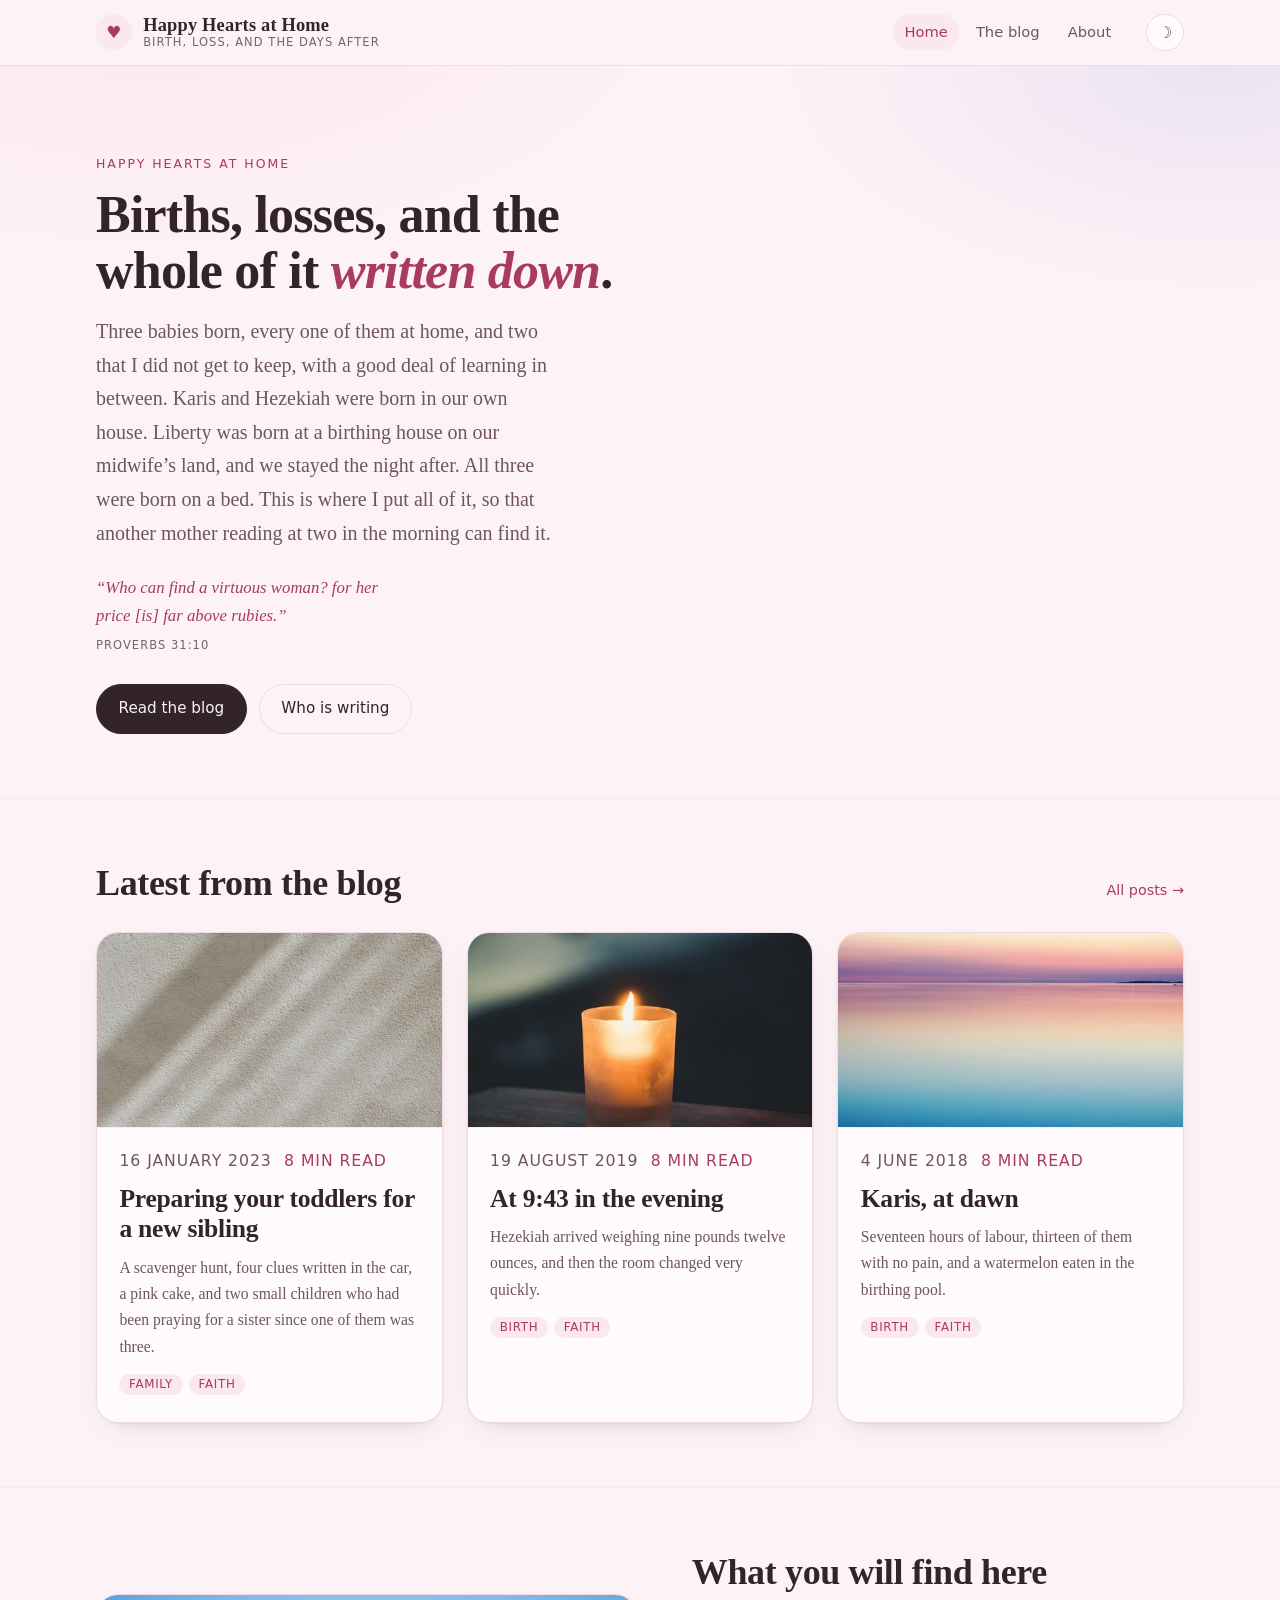
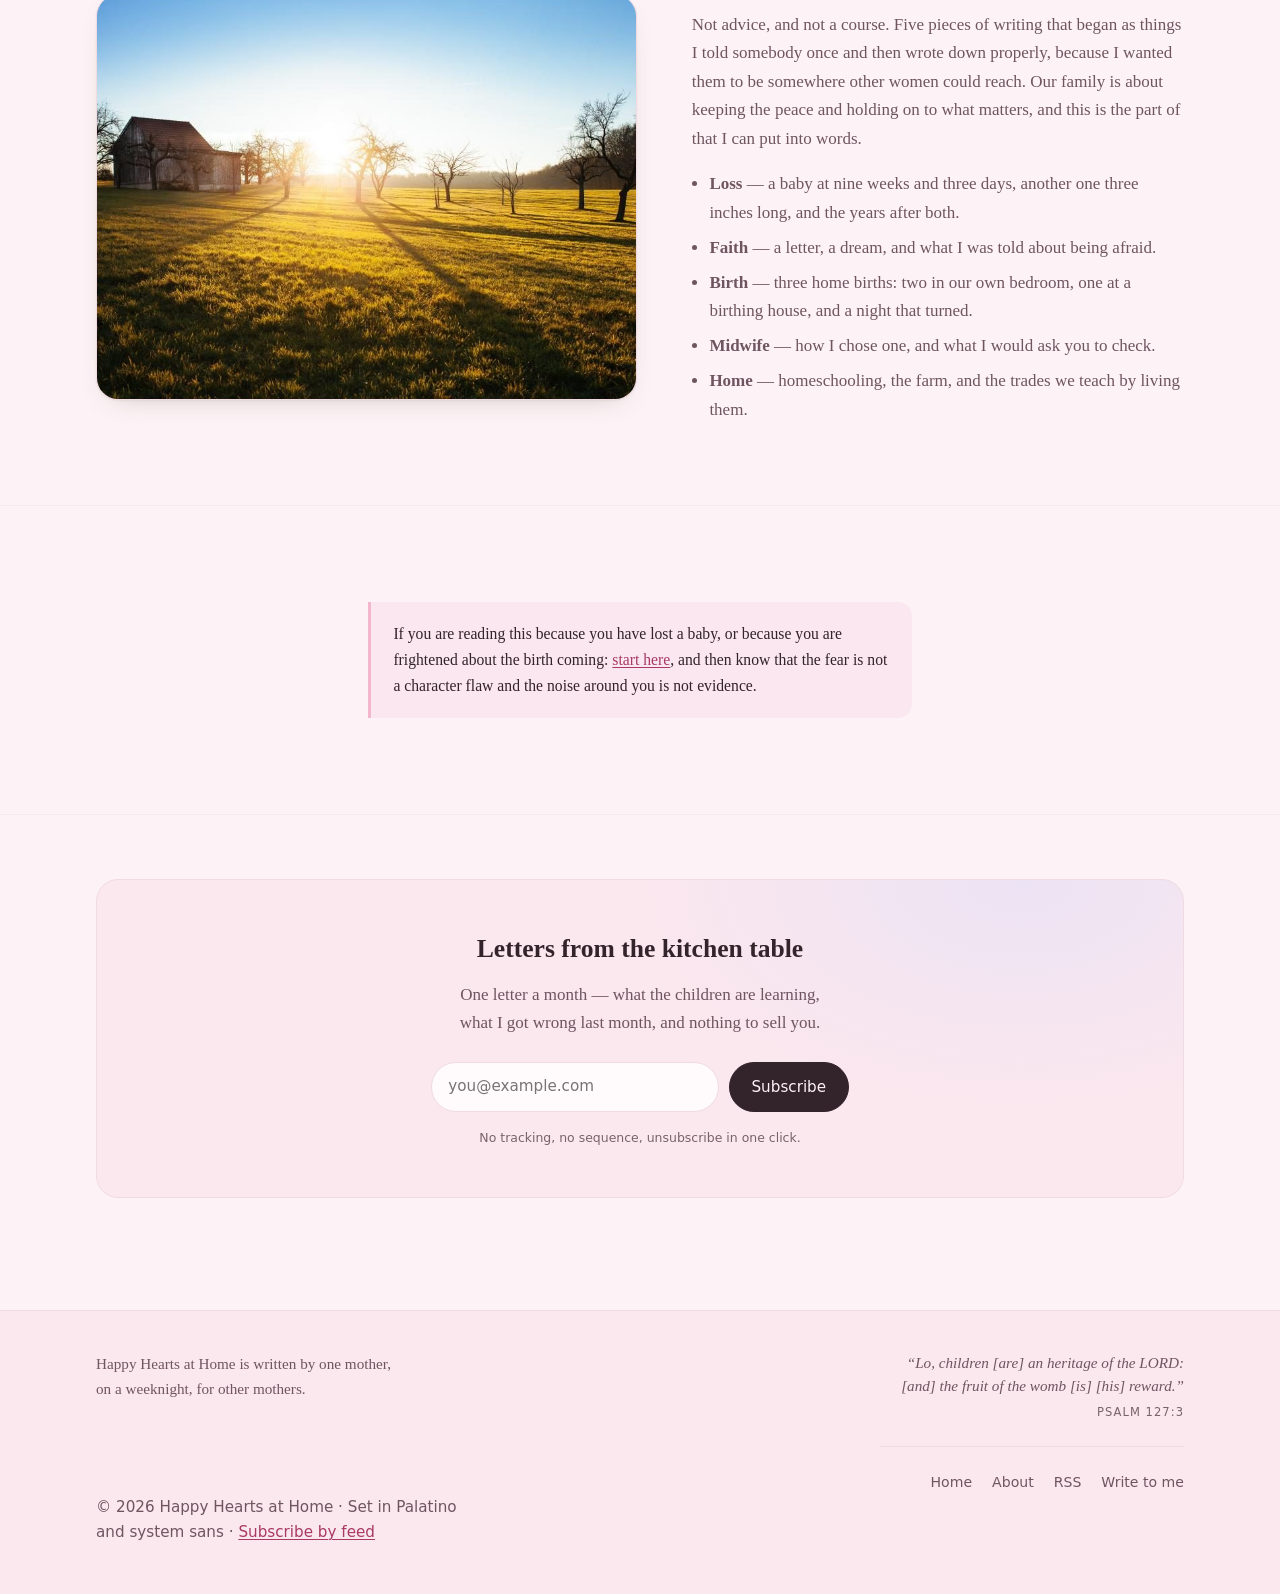
==== commit 9aa967b6: "The second loss was three inches, not six Both places that gave a length now say three inches: the A" ====
--- a/index.html
+++ b/index.html
@@ -151,7 +151,7 @@
             what matters, and this is the part of that I can put into words.
           </p>
           <ul>
-            <li><strong>Loss</strong> &mdash; a baby at nine weeks and three days, another one six inches long, and the years after both.</li>
+            <li><strong>Loss</strong> &mdash; a baby at nine weeks and three days, another one three inches long, and the years after both.</li>
             <li><strong>Faith</strong> &mdash; a letter, a dream, and what I was told about being afraid.</li>
             <li><strong>Birth</strong> &mdash; three home births: two in our own bedroom, one at a birthing house, and a night that turned.</li>
             <li><strong>Midwife</strong> &mdash; how I chose one, and what I would ask you to check.</li>
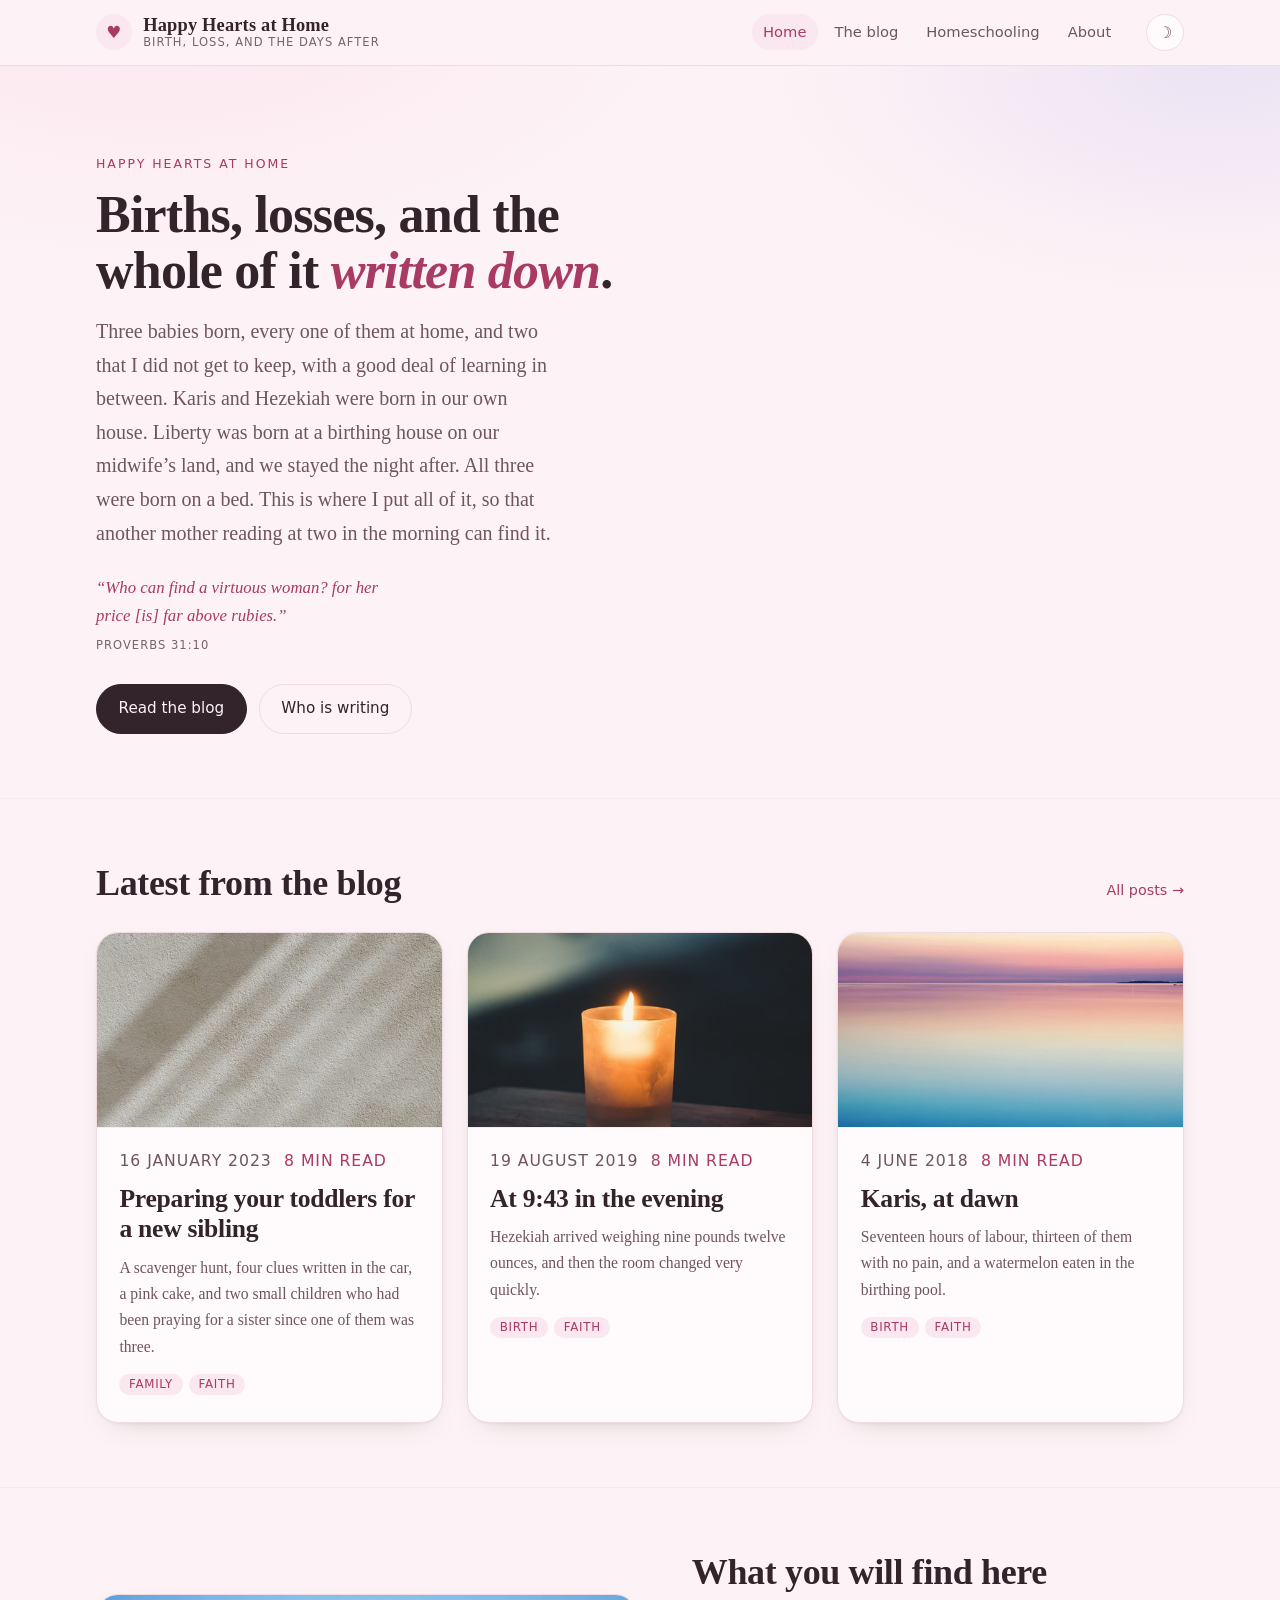
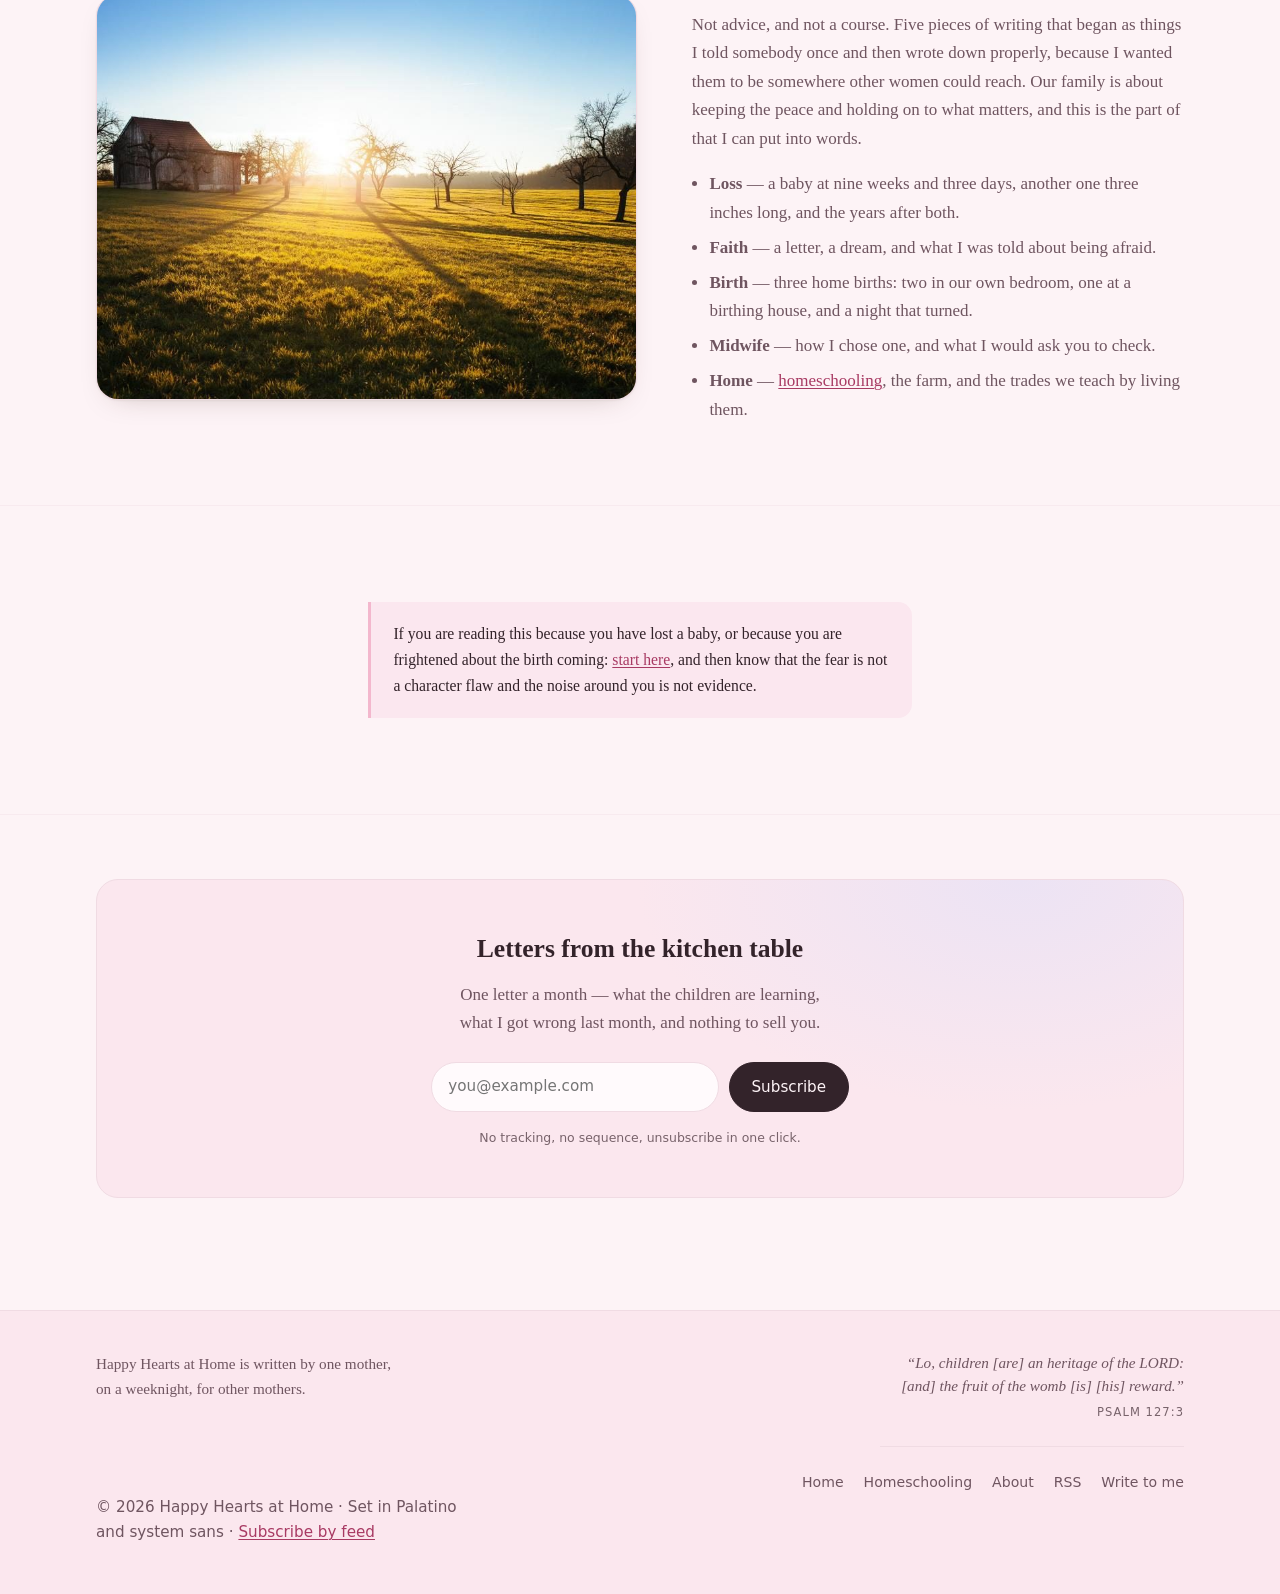
==== commit fbb161e8: "Add a Homeschooling page and tab What we use and why: Abeka, the graded Christian curriculum, run tw" ====
--- a/index.html
+++ b/index.html
@@ -38,6 +38,7 @@
         <ul>
           <li><a href="index.html" aria-current="page">Home</a></li>
           <li><a href="blog.html">The blog</a></li>
+          <li><a href="homeschooling.html">Homeschooling</a></li>
           <li><a href="about.html">About</a></li>
         </ul>
       </nav>
@@ -155,7 +156,7 @@
             <li><strong>Faith</strong> &mdash; a letter, a dream, and what I was told about being afraid.</li>
             <li><strong>Birth</strong> &mdash; three home births: two in our own bedroom, one at a birthing house, and a night that turned.</li>
             <li><strong>Midwife</strong> &mdash; how I chose one, and what I would ask you to check.</li>
-            <li><strong>Home</strong> &mdash; homeschooling, the farm, and the trades we teach by living them.</li>
+            <li><strong>Home</strong> &mdash; <a href="homeschooling.html">homeschooling</a>, the farm, and the trades we teach by living them.</li>
           </ul>
         </div>
       </div>
@@ -202,6 +203,7 @@
             <cite>Psalm 127:3</cite></p>
           <nav class="footer-links" aria-label="Footer">
             <a href="index.html">Home</a>
+            <a href="homeschooling.html">Homeschooling</a>
             <a href="about.html">About</a>
             <a href="feed.xml">RSS</a>
             <a href="mailto:olivia@happyheartsathome.com">Write to me</a>
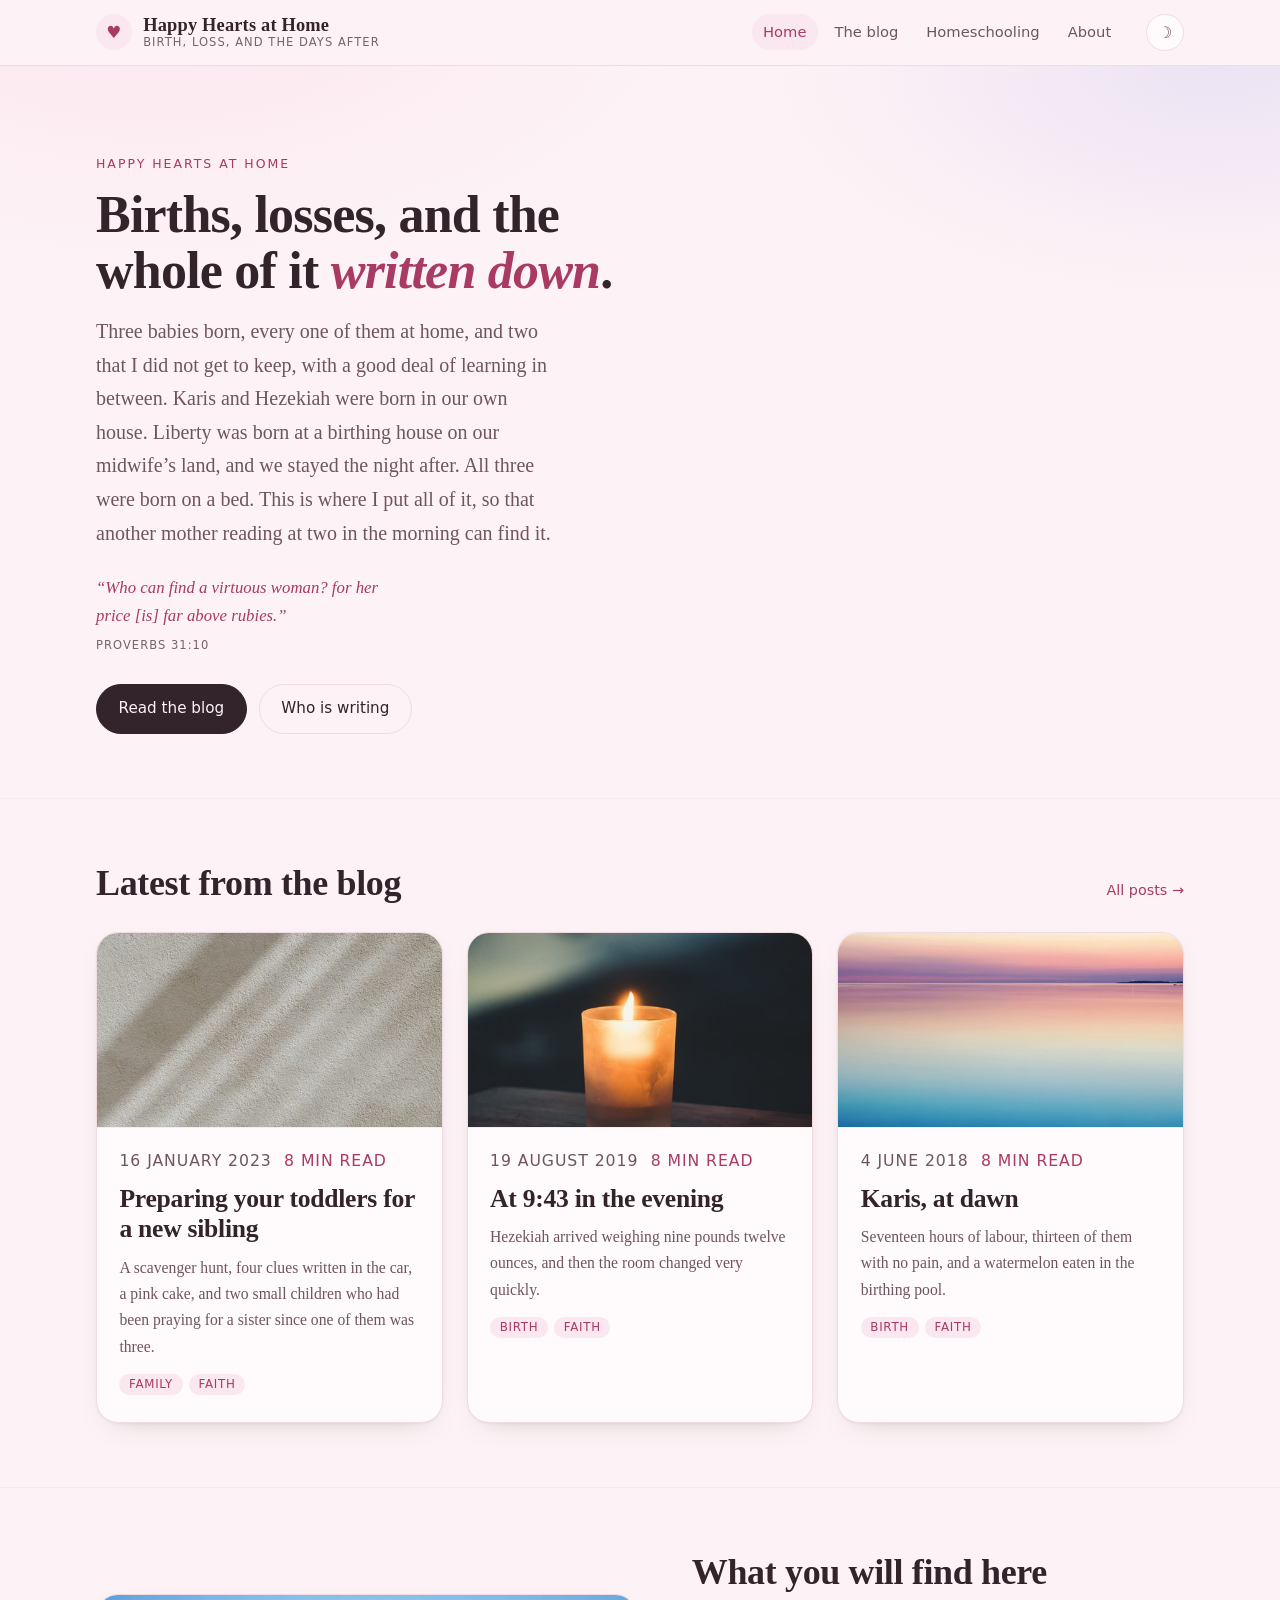
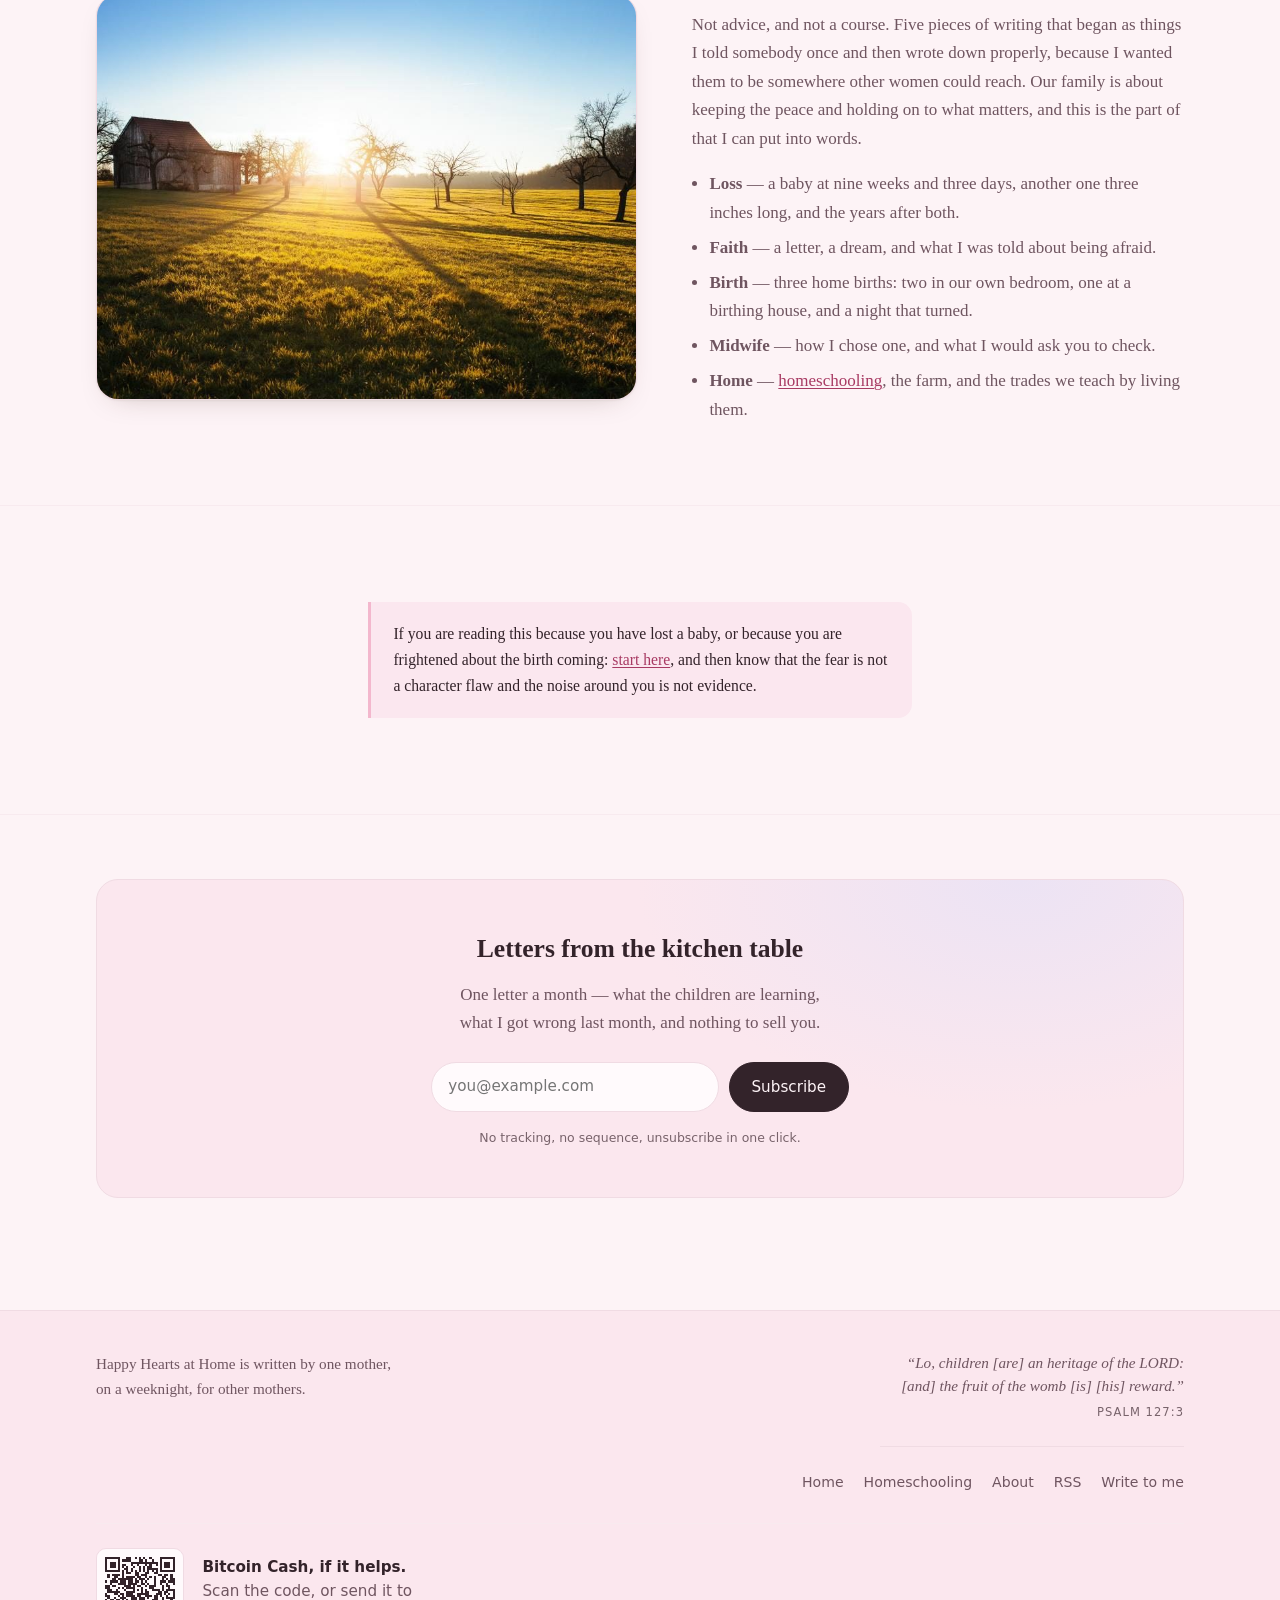
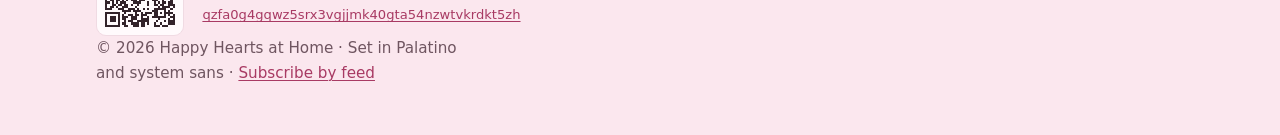
==== commit f8703b1a: "Bitcoin Cash in the footer of every page" ====
--- a/index.html
+++ b/index.html
@@ -211,6 +211,17 @@
         </div>
       </div>
 
+      <div class="footer-pay">
+        <a class="footer-pay-qr" href="bitcoin:qzfa0g4gqwz5srx3vgjjmk40gta54nzwtvkrdkt5zh?label=Happy%20Hearts%20at%20Home" aria-label="Pay with Bitcoin Cash">
+          <img src="images/bch-qr.svg" alt="" width="88" height="88" loading="lazy" decoding="async">
+        </a>
+        <p class="footer-pay-note">
+          <strong>Bitcoin Cash, if it helps.</strong>
+          Scan the code, or send it to
+          <a class="footer-pay-addr" href="bitcoin:qzfa0g4gqwz5srx3vgjjmk40gta54nzwtvkrdkt5zh?label=Happy%20Hearts%20at%20Home">qzfa0g4gqwz5srx3vgjjmk40gta54nzwtvkrdkt5zh</a>
+        </p>
+      </div>
+
       <p class="colophon">&copy; 2026 Happy Hearts at Home &middot; Set in Palatino and system sans &middot; <a href="feed.xml">Subscribe by feed</a></p>
     </div>
   </footer>
--- a/css/style.css
+++ b/css/style.css
@@ -28,6 +28,7 @@
   --step-4: clamp(2.05rem, 1.6rem + 2.25vw, 3.25rem);
 
   --wrap: 68rem;
+  --gutter: clamp(1.25rem, 0.6rem + 2.4vw, 3.5rem);
   --measure: 34rem;
   --radius: 14px;
   --radius-lg: 22px;
@@ -95,7 +96,7 @@
   border: 0;
 }
 
-.wrap { width: min(100% - 2.5rem, var(--wrap)); margin-inline: auto; }
+.wrap { width: min(100% - var(--gutter) * 2, var(--wrap)); margin-inline: auto; }
 .prose { max-width: var(--measure); margin-inline: auto; }
 
 .skip-link {
@@ -433,7 +434,13 @@
 
 /* ---------- post ---------- */
 
-.post { padding-block: clamp(2rem, 1.5rem + 3vw, 3.5rem); }
+/* The post-shaped pages (posts/* and homeschooling.html) put `.prose` straight under
+   `<article class="post">` with no `.wrap`, so `.wrap` never supplies them a gutter.
+   Without this, `.prose` is a bare 34rem column with `margin-inline: auto` and it runs
+   flush to both edges of the window below 40rem — text and banner touching the glass on
+   a phone. Above 40rem the column centres inside the padded box exactly as it did
+   before, so the measure on a desktop is unchanged. */
+.post { padding-block: clamp(2rem, 1.5rem + 3vw, 3.5rem); padding-inline: var(--gutter); }
 
 .post-head { margin-bottom: 2.5rem; }
 .post-head h1 {
@@ -683,38 +690,37 @@
   padding-block: 2.5rem 3rem;
   background: var(--paper-2);
 }
+/* Grid, not flex. With flex the two blocks each had a large flex-basis, so between
+   roughly 42rem and 56rem they wrapped at unpredictable points and the right-hand
+   column dropped below the left one, leaving a tall gap. A two-column grid that
+   collapses to one at a single breakpoint cannot do that. */
 .footer-inner {
-  display: flex;
+  display: grid;
+  grid-template-columns: minmax(0, 1fr) minmax(0, 30rem);
   gap: 1.75rem 3rem;
-  flex-wrap: wrap;
-  align-items: flex-start;
-  justify-content: space-between;
+  align-items: start;
 }
 .site-footer p { margin: 0; color: var(--ink-soft); font-size: 0.95rem; max-width: 40ch; }
-.footer-about { flex: 1 1 22rem; }
+.footer-about { max-width: 42ch; }
 /* The verse sits on the right of the footer, above the links, and is set to the same
    right edge as the links so the two read as one column. */
 .footer-right {
-  flex: 0 1 34rem;
   display: flex;
   flex-direction: column;
   align-items: flex-end;
   gap: 1.5rem;
   text-align: right;
 }
+.footer-right .footer-links { justify-content: flex-end; }
 .footer-links { display: flex; gap: 1.25rem; flex-wrap: wrap; font-family: var(--sans); font-size: 0.88rem; }
 .footer-links a { color: var(--ink-soft); text-decoration: none; }
 .footer-links a:hover { color: var(--rose-deep); text-decoration: underline; }
 .colophon { font-family: var(--sans); font-size: 0.78rem; color: var(--ink-faint); margin-top: 2rem; }
-@media (max-width: 40rem) {
-  .footer-right { flex: 1 1 auto; text-align: left; align-items: flex-start; }
-  .footer-verse { text-align: left; }
-}
 
 /* One verse per page, and no page repeats another. See the table in AGENTS.md — a new
    page needs a new verse, and the list of used ones is there so nobody has to grep. */
 .footer-verse {
-  max-width: 46ch;
+  max-width: 100%;
   margin: 0;
   padding: 0 0 1.5rem;
   border-bottom: 1px solid var(--line);
@@ -735,6 +741,43 @@
   color: var(--ink-faint);
 }
 
+/* ---------- Bitcoin Cash (the footer of every page) ---------- */
+
+/* The address and the code are one unit: the QR scans to the same string the link opens,
+   and both live in the footer of all eleven pages, so nothing here can drift on its own. */
+.footer-pay {
+  display: flex;
+  align-items: center;
+  gap: 1rem 1.15rem;
+  flex-wrap: wrap;
+  margin-top: 1.75rem;
+  padding-top: 1.5rem;
+  border-top: 1px solid var(--line-soft);
+}
+.footer-pay-qr {
+  flex: none;
+  display: block;
+  width: 88px;
+  height: 88px;
+  border: 1px solid var(--line);
+  border-radius: 10px;
+  overflow: hidden;
+  line-height: 0;
+}
+.footer-pay-qr img { width: 100%; height: 100%; display: block; }
+/* The code keeps its own light tile in dark mode on purpose, and is deliberately absent
+   from the dark-mode artwork tint: a tinted QR is a QR that will not scan. */
+.footer-pay-note {
+  margin: 0;
+  color: var(--ink-soft);
+  font-family: var(--sans);
+  font-size: 0.85rem;
+  line-height: 1.55;
+  max-width: 52ch;
+}
+.footer-pay-note strong { display: block; color: var(--ink); font-weight: 600; }
+.footer-pay-addr { font-size: 0.82rem; overflow-wrap: anywhere; }
+
 @media (prefers-reduced-motion: reduce) {
   * { animation-duration: 0.01ms !important; transition-duration: 0.01ms !important; }
 }
@@ -742,4 +785,15 @@
 @media print {
   .site-header, .site-footer, .signup, .post-nav, .skip-link { display: none; }
   body { background: #fff; color: #000; }
-}+}
+
+/* This must stay at the end of the file. The `.footer-verse` rules below the
+   old position of this query declare `text-align: right`, and source order beats
+   equal specificity — the query was silently doing nothing. */
+@media (max-width: 52rem) {
+  .footer-inner { grid-template-columns: minmax(0, 1fr); }
+  .footer-right { align-items: flex-start; text-align: left; }
+  .footer-right .footer-links { justify-content: flex-start; }
+  .footer-verse { text-align: left; }
+  .footer-about { max-width: none; }
+}
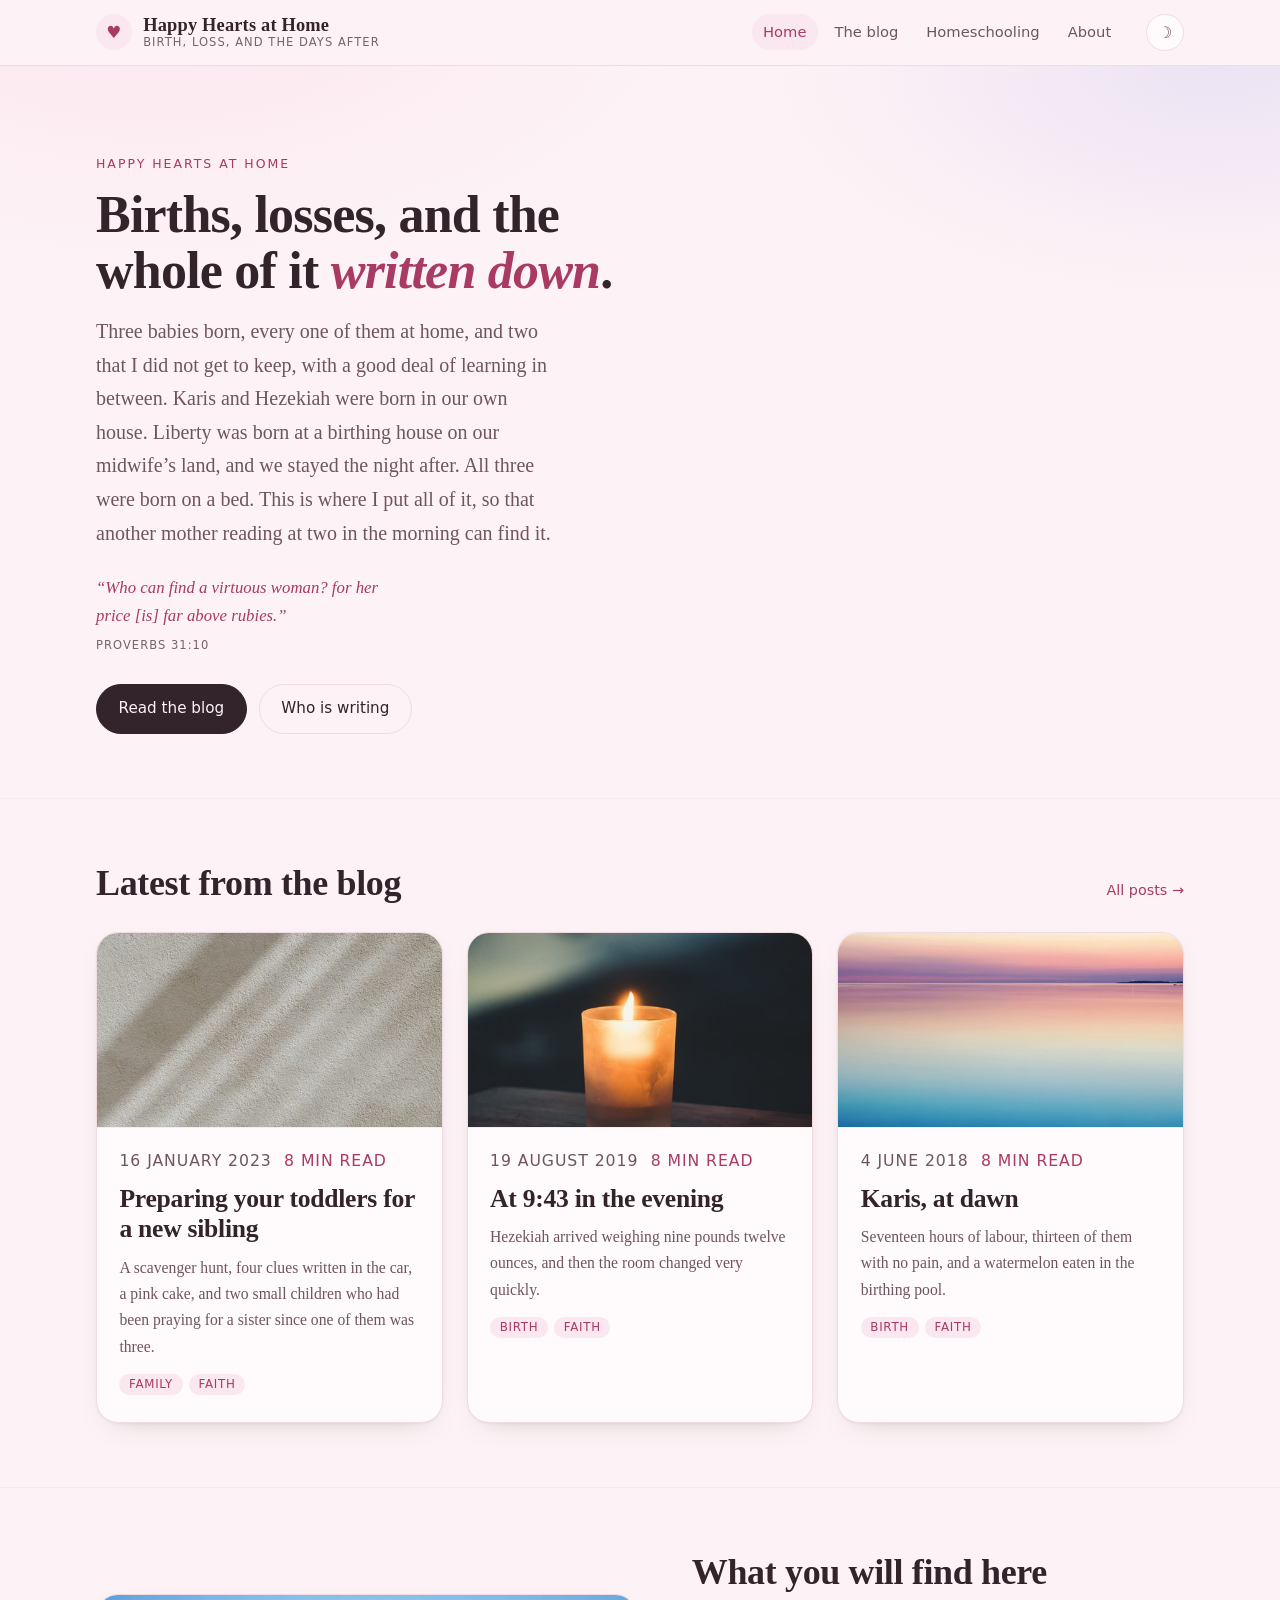
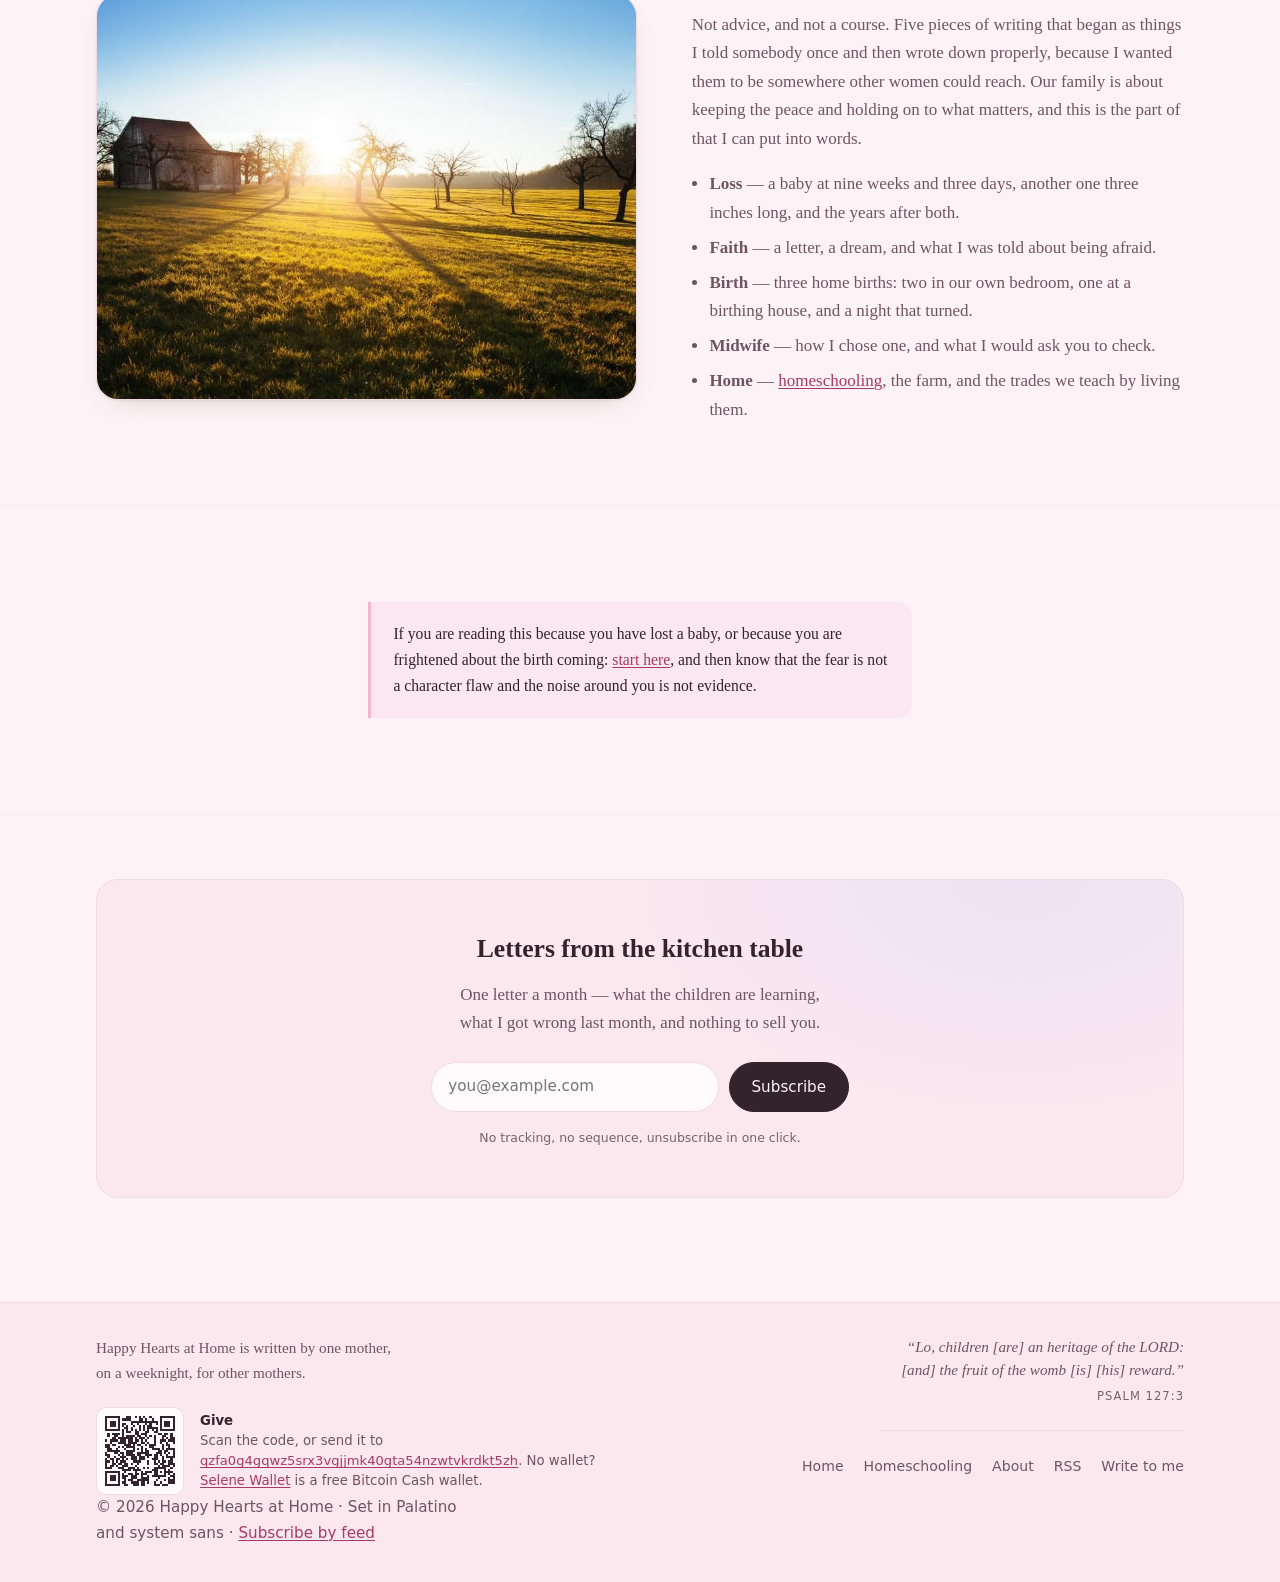
==== commit 17e3970b: "footer fix" ====
--- a/index.html
+++ b/index.html
@@ -197,6 +197,18 @@
       <div class="footer-inner">
         <div class="footer-about">
           <p>Happy Hearts at Home is written by one mother, on a weeknight, for other mothers.</p>
+
+          <div class="footer-pay">
+            <a class="footer-pay-qr" href="bitcoincash:qzfa0g4gqwz5srx3vgjjmk40gta54nzwtvkrdkt5zh?label=Happy%20Hearts%20at%20Home" aria-label="Pay with Bitcoin Cash">
+              <img src="images/bch-qr.svg" alt="" width="88" height="88" loading="lazy" decoding="async">
+            </a>
+            <p class="footer-pay-note">
+              <strong>Give</strong>
+              Scan the code, or send it to
+              <a class="footer-pay-addr" href="bitcoincash:qzfa0g4gqwz5srx3vgjjmk40gta54nzwtvkrdkt5zh?label=Happy%20Hearts%20at%20Home">qzfa0g4gqwz5srx3vgjjmk40gta54nzwtvkrdkt5zh</a>.
+              No wallet? <a href="https://selene.cash">Selene Wallet</a> is a free Bitcoin Cash wallet.
+            </p>
+          </div>
         </div>
         <div class="footer-right">
           <p class="footer-verse">&ldquo;Lo, children [are] an heritage of the LORD: [and] the fruit of the womb [is] [his] reward.&rdquo;
@@ -211,17 +223,6 @@
         </div>
       </div>
 
-      <div class="footer-pay">
-        <a class="footer-pay-qr" href="bitcoin:qzfa0g4gqwz5srx3vgjjmk40gta54nzwtvkrdkt5zh?label=Happy%20Hearts%20at%20Home" aria-label="Pay with Bitcoin Cash">
-          <img src="images/bch-qr.svg" alt="" width="88" height="88" loading="lazy" decoding="async">
-        </a>
-        <p class="footer-pay-note">
-          <strong>Bitcoin Cash, if it helps.</strong>
-          Scan the code, or send it to
-          <a class="footer-pay-addr" href="bitcoin:qzfa0g4gqwz5srx3vgjjmk40gta54nzwtvkrdkt5zh?label=Happy%20Hearts%20at%20Home">qzfa0g4gqwz5srx3vgjjmk40gta54nzwtvkrdkt5zh</a>
-        </p>
-      </div>
-
       <p class="colophon">&copy; 2026 Happy Hearts at Home &middot; Set in Palatino and system sans &middot; <a href="feed.xml">Subscribe by feed</a></p>
     </div>
   </footer>
--- a/css/style.css
+++ b/css/style.css
@@ -686,8 +686,8 @@
 
 .site-footer {
   border-top: 1px solid var(--line);
-  margin-top: 3rem;
-  padding-block: 2.5rem 3rem;
+  margin-top: 2.5rem;
+  padding-block: 2rem 2.25rem;
   background: var(--paper-2);
 }
 /* Grid, not flex. With flex the two blocks each had a large flex-basis, so between
@@ -696,12 +696,14 @@
    collapses to one at a single breakpoint cannot do that. */
 .footer-inner {
   display: grid;
-  grid-template-columns: minmax(0, 1fr) minmax(0, 30rem);
-  gap: 1.75rem 3rem;
+  grid-template-columns: minmax(0, 1fr) minmax(0, 28rem);
+  gap: 1.5rem 2.5rem;
   align-items: start;
 }
 .site-footer p { margin: 0; color: var(--ink-soft); font-size: 0.95rem; max-width: 40ch; }
-.footer-about { max-width: 42ch; }
+/* Wide enough for the code and the note; the sentence itself is still held to 40ch
+   by `.site-footer p`, so the line length above does not change. */
+.footer-about { max-width: 34rem; }
 /* The verse sits on the right of the footer, above the links, and is set to the same
    right edge as the links so the two read as one column. */
 .footer-right {
@@ -715,7 +717,7 @@
 .footer-links { display: flex; gap: 1.25rem; flex-wrap: wrap; font-family: var(--sans); font-size: 0.88rem; }
 .footer-links a { color: var(--ink-soft); text-decoration: none; }
 .footer-links a:hover { color: var(--rose-deep); text-decoration: underline; }
-.colophon { font-family: var(--sans); font-size: 0.78rem; color: var(--ink-faint); margin-top: 2rem; }
+.colophon { font-family: var(--sans); font-size: 0.78rem; color: var(--ink-faint); margin-top: 1.5rem; }
 
 /* One verse per page, and no page repeats another. See the table in AGENTS.md — a new
    page needs a new verse, and the list of used ones is there so nobody has to grep. */
@@ -745,14 +747,16 @@
 
 /* The address and the code are one unit: the QR scans to the same string the link opens,
    and both live in the footer of all eleven pages, so nothing here can drift on its own. */
+/* Sits under the sentence in the left column rather than on a row of its own: the footer's
+   left side was a short paragraph over a lot of empty space, and this fills it while taking
+   a row off the height of the footer on a wide screen. */
 .footer-pay {
   display: flex;
   align-items: center;
-  gap: 1rem 1.15rem;
+  gap: 0.9rem 1rem;
   flex-wrap: wrap;
-  margin-top: 1.75rem;
-  padding-top: 1.5rem;
-  border-top: 1px solid var(--line-soft);
+  margin-top: 1.35rem;
+  max-width: 34rem;   /* wide enough that the code and the note sit side by side */
 }
 .footer-pay-qr {
   flex: none;
@@ -767,23 +771,79 @@
 .footer-pay-qr img { width: 100%; height: 100%; display: block; }
 /* The code keeps its own light tile in dark mode on purpose, and is deliberately absent
    from the dark-mode artwork tint: a tinted QR is a QR that will not scan. */
-.footer-pay-note {
+/* Scoped with `.footer-about` on purpose: `.site-footer p` is the more specific rule and
+   would otherwise hold this at 40ch and wrap it into a narrow ribbon. */
+.footer-about .footer-pay-note {
   margin: 0;
   color: var(--ink-soft);
   font-family: var(--sans);
-  font-size: 0.85rem;
-  line-height: 1.55;
-  max-width: 52ch;
+  font-size: 0.83rem;
+  line-height: 1.5;
+  max-width: 27rem;
 }
 .footer-pay-note strong { display: block; color: var(--ink); font-weight: 600; }
 .footer-pay-addr { font-size: 0.82rem; overflow-wrap: anywhere; }
 
+/* ---------- questions (end of the homeschooling page) ---------- */
+
+/* In line with the rest of the page: the same measure as the prose, centred, and the last
+   thing before the footer navigation. */
+.qa {
+  max-width: var(--measure);
+  margin: 3rem auto 0;
+  background: var(--card);
+  border: 1px solid var(--line);
+  border-radius: var(--radius-lg);
+  padding: 1.4rem 1.5rem 1.5rem;
+  box-shadow: var(--shadow);
+}
+.qa h2 { font-size: var(--step-1); line-height: 1.2; margin: 0; }
+.qa-standfirst { color: var(--ink-soft); font-size: 0.95rem; margin: 0.5rem 0 0.25rem; }
+/* A hairline between questions rather than a list marker: this is a panel of answers, not
+   an ordered set of steps. The disclosure is a <details>, so the browser does the opening
+   and closing and the site needs no script for it. */
+.qa-item { border-top: 1px solid var(--line-soft); }
+.qa-item:first-of-type { border-top: 0; }
+.qa-item > summary {
+  position: relative;
+  padding: 0.95rem 1.75rem 0.95rem 0;
+  cursor: pointer;
+  list-style: none;
+  font-family: var(--sans);
+  font-size: 0.95rem;
+  font-weight: 600;
+  line-height: 1.35;
+}
+.qa-item > summary::-webkit-details-marker { display: none; }
+.qa-item > summary:hover { color: var(--rose-deep); }
+/* The chevron is drawn rather than taken from the marker, so it can rotate when the item
+   opens. Closed it points down, open it points up. */
+.qa-item > summary::after {
+  content: "";
+  position: absolute;
+  top: 1.4rem;
+  right: 0.3rem;
+  width: 0.45rem;
+  height: 0.45rem;
+  border-right: 2px solid var(--rose-deep);
+  border-bottom: 2px solid var(--rose-deep);
+  transform: rotate(45deg);
+  transition: transform 0.2s var(--ease);
+}
+.qa-item[open] > summary { color: var(--rose-deep); }
+.qa-item[open] > summary::after { transform: rotate(-135deg); }
+.qa-item > p { margin: 0 0 1.05rem; color: var(--ink-soft); font-size: 0.97rem; }
+
 @media (prefers-reduced-motion: reduce) {
   * { animation-duration: 0.01ms !important; transition-duration: 0.01ms !important; }
 }
 
 @media print {
   .site-header, .site-footer, .signup, .post-nav, .skip-link { display: none; }
+  /* A closed question would print as a bare heading, so the answers come out in full and
+     the chevrons go away. */
+  .qa-item > summary::after { display: none; }
+  .qa-item::details-content { content-visibility: visible; }
   body { background: #fff; color: #000; }
 }
 
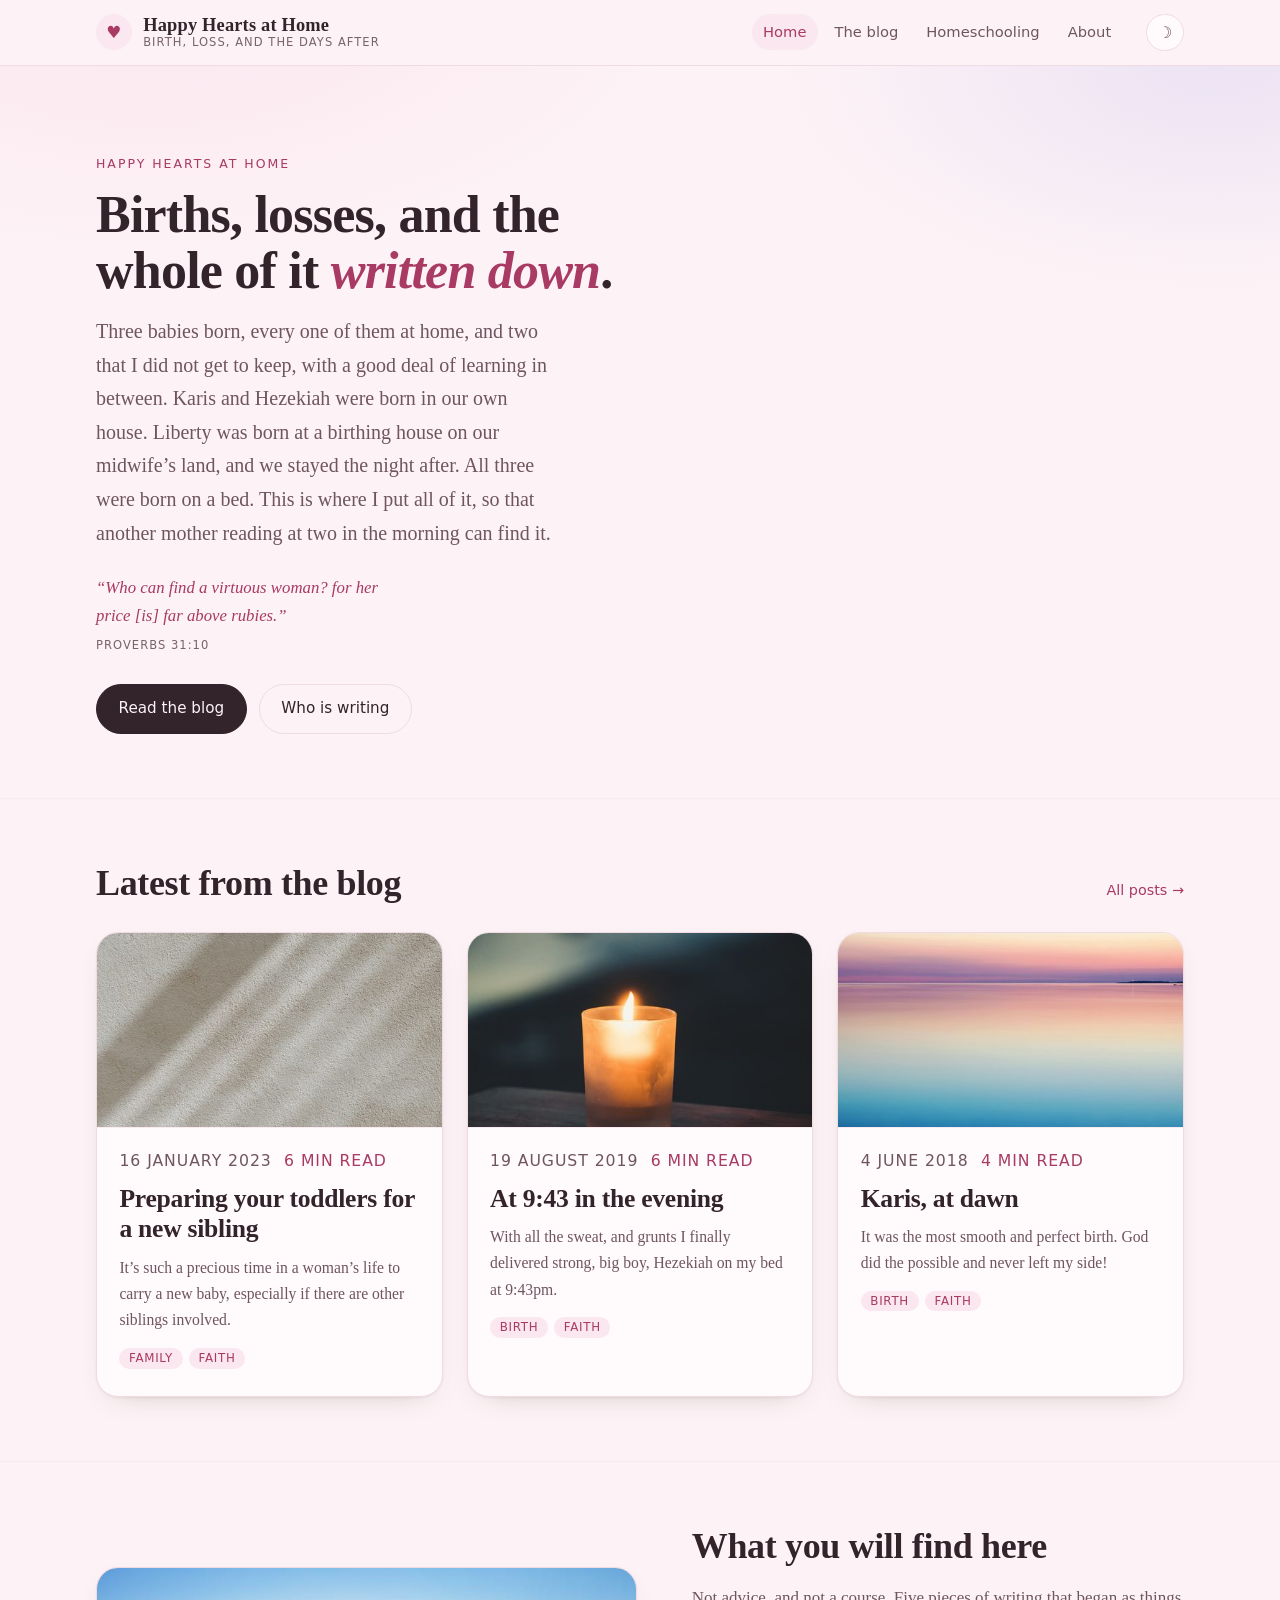
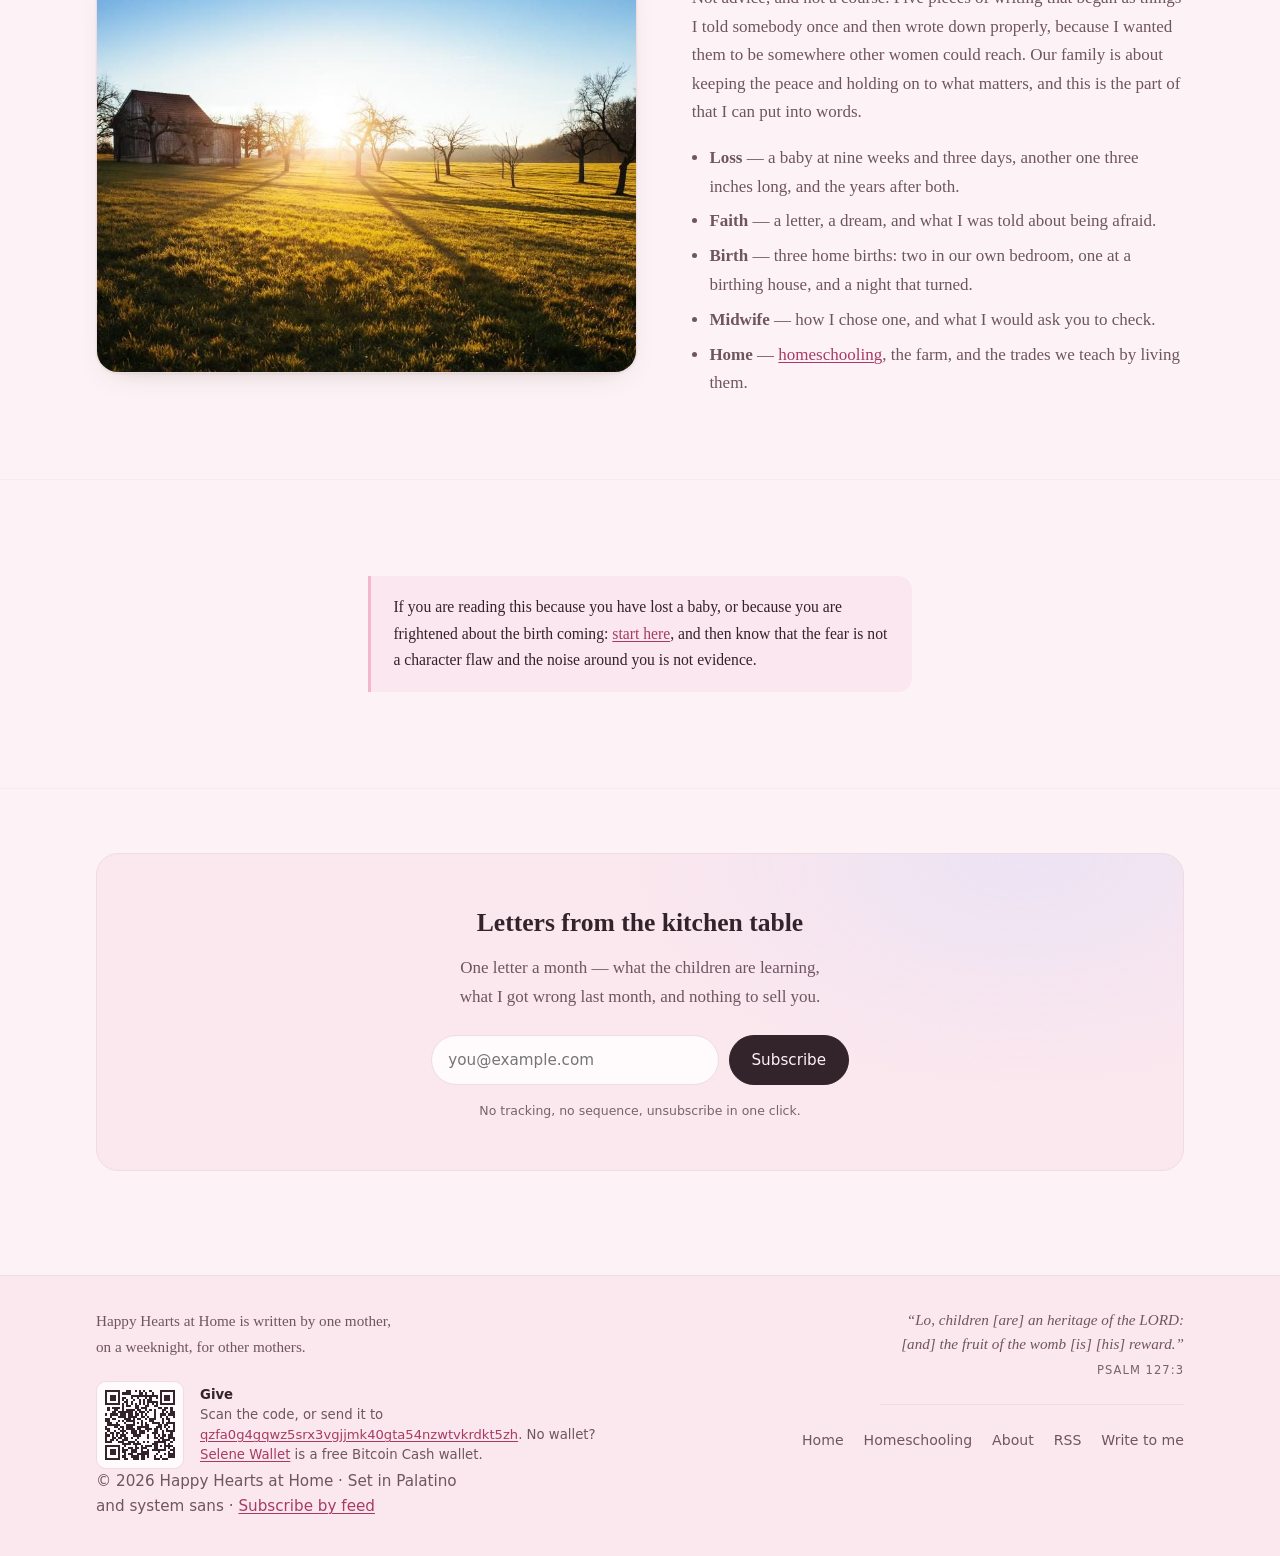
==== commit 92b00a73: "Use the author's own words and put the source photographs in the text" ====
--- a/index.html
+++ b/index.html
@@ -87,9 +87,9 @@
                    loading="lazy" decoding="async">
             </figure>
             <div class="card-body">
-              <p class="meta"><time datetime="2023-01-16">16 January 2023</time> <span class="cat">8 min read</span></p>
+              <p class="meta"><time datetime="2023-01-16">16 January 2023</time> <span class="cat">6 min read</span></p>
               <h3><a href="posts/preparing-for-a-new-sibling.html">Preparing your toddlers for a new sibling</a></h3>
-              <p>A scavenger hunt, four clues written in the car, a pink cake, and two small children who had been praying for a sister since one of them was three.</p>
+              <p>It&rsquo;s such a precious time in a woman&rsquo;s life to carry a new baby, especially if there are other siblings involved.</p>
               <ul class="tags">
                 <li><a href="blog.html">Family</a></li>
                 <li><a href="blog.html">Faith</a></li>
@@ -104,9 +104,9 @@
                    alt="A single lit candle against a dark background." loading="lazy" decoding="async">
             </figure>
             <div class="card-body">
-              <p class="meta"><time datetime="2019-08-19">19 August 2019</time> <span class="cat">8 min read</span></p>
+              <p class="meta"><time datetime="2019-08-19">19 August 2019</time> <span class="cat">6 min read</span></p>
               <h3><a href="posts/at-9-43-in-the-evening.html">At 9:43 in the evening</a></h3>
-              <p>Hezekiah arrived weighing nine pounds twelve ounces, and then the room changed very quickly.</p>
+              <p>With all the sweat, and grunts I finally delivered strong, big boy, Hezekiah on my bed at 9:43pm.</p>
               <ul class="tags">
                 <li><a href="blog.html">Birth</a></li>
                 <li><a href="blog.html">Faith</a></li>
@@ -121,9 +121,9 @@
                    alt="Flat sea under a sky banded pink and blue." loading="lazy" decoding="async">
             </figure>
             <div class="card-body">
-              <p class="meta"><time datetime="2018-06-04">4 June 2018</time> <span class="cat">8 min read</span></p>
+              <p class="meta"><time datetime="2018-06-04">4 June 2018</time> <span class="cat">4 min read</span></p>
               <h3><a href="posts/karis-at-dawn.html">Karis, at dawn</a></h3>
-              <p>Seventeen hours of labour, thirteen of them with no pain, and a watermelon eaten in the birthing pool.</p>
+              <p>It was the most smooth and perfect birth. God did the possible and never left my side!</p>
               <ul class="tags">
                 <li><a href="blog.html">Birth</a></li>
                 <li><a href="blog.html">Faith</a></li>
--- a/css/style.css
+++ b/css/style.css
@@ -526,6 +526,58 @@
 
 .prose hr { border: 0; border-top: 1px solid var(--line); margin: 2.5rem auto; width: 4rem; }
 
+/* ---------- photographs inside the text ---------- */
+
+/* Some pictures belong at the point in the story where they were taken, not only in the
+   banner. They keep their own proportions: the source files are small, so they are never
+   stretched past their natural width. */
+.post-figure {
+  margin: 2rem 0;
+  padding: 0;
+  border: 1px solid var(--line);
+  border-radius: var(--radius-lg);
+  overflow: hidden;
+  background: var(--paper-2);
+}
+.post-figure img { width: 100%; height: auto; display: block; }
+.post-figure figcaption {
+  padding: 0.6rem 0.9rem;
+  border-top: 1px solid var(--line-soft);
+  font-family: var(--sans);
+  font-size: 0.82rem;
+  line-height: 1.5;
+  color: var(--ink-faint);
+}
+/* A picture the article sets beside the text, with the words wrapping around it. */
+.post-figure--left {
+  float: left;
+  width: min(42%, 15rem);
+  margin: 0.35rem 1.2rem 1rem 0;
+}
+/* Two portraits of different shapes sit side by side without being cropped. */
+.post-figure--pair {
+  display: flex;
+  flex-wrap: wrap;
+  align-items: flex-start;
+  justify-content: center;
+  gap: 0.75rem;
+  padding: 0.75rem;
+}
+.post-figure--pair img {
+  width: auto;
+  max-width: calc(50% - 0.4rem);
+  height: auto;
+  border-radius: calc(var(--radius) / 2);
+}
+.post-figure--pair figcaption { flex-basis: 100%; padding: 0.25rem 0 0; border-top: 0; }
+/* The little rule from the original document, used as a divider. */
+.post-divider { display: block; width: 113px; height: 13px; margin: 1.75rem auto; }
+
+@media (max-width: 34rem) {
+  .post-figure--left { float: none; width: 100%; margin: 2rem 0; }
+  .post-figure--pair img { max-width: 100%; }
+}
+
 .pull {
   margin: 2.5rem auto;
   padding: 1.5rem 0;
